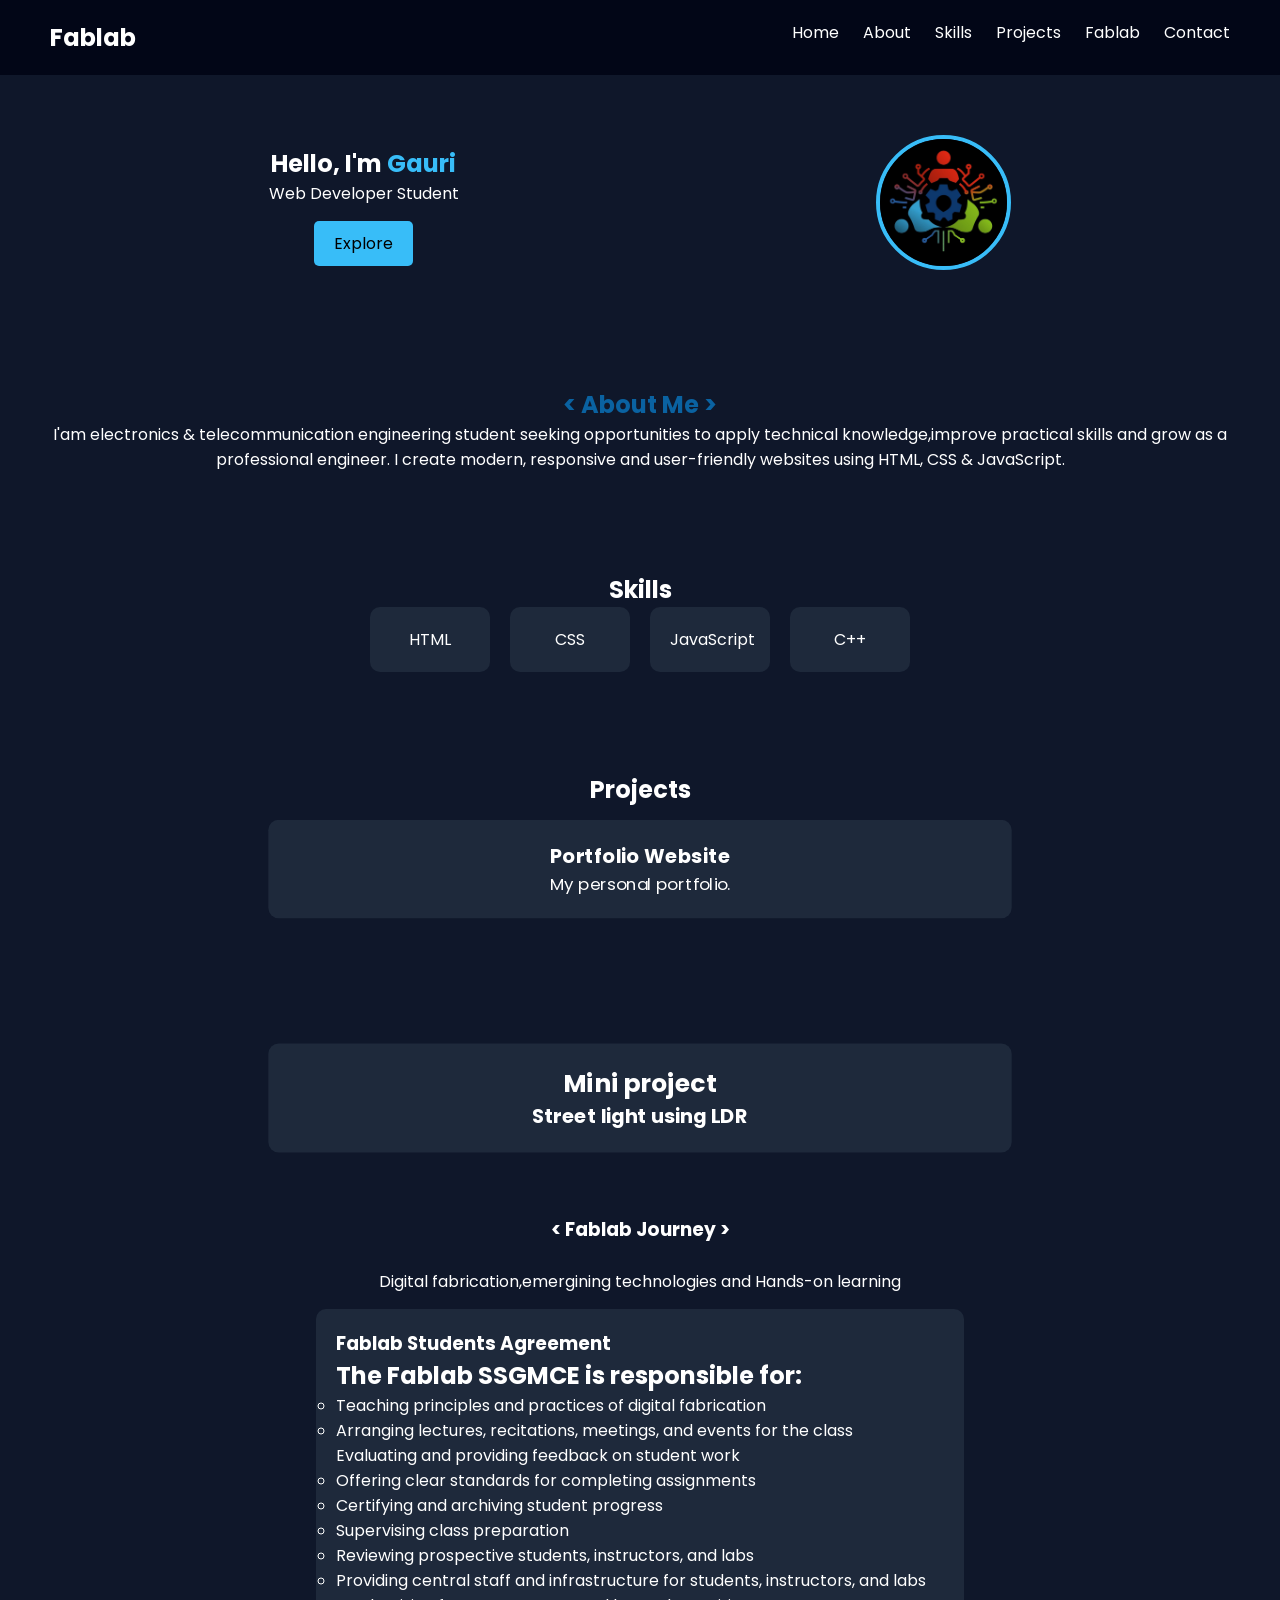
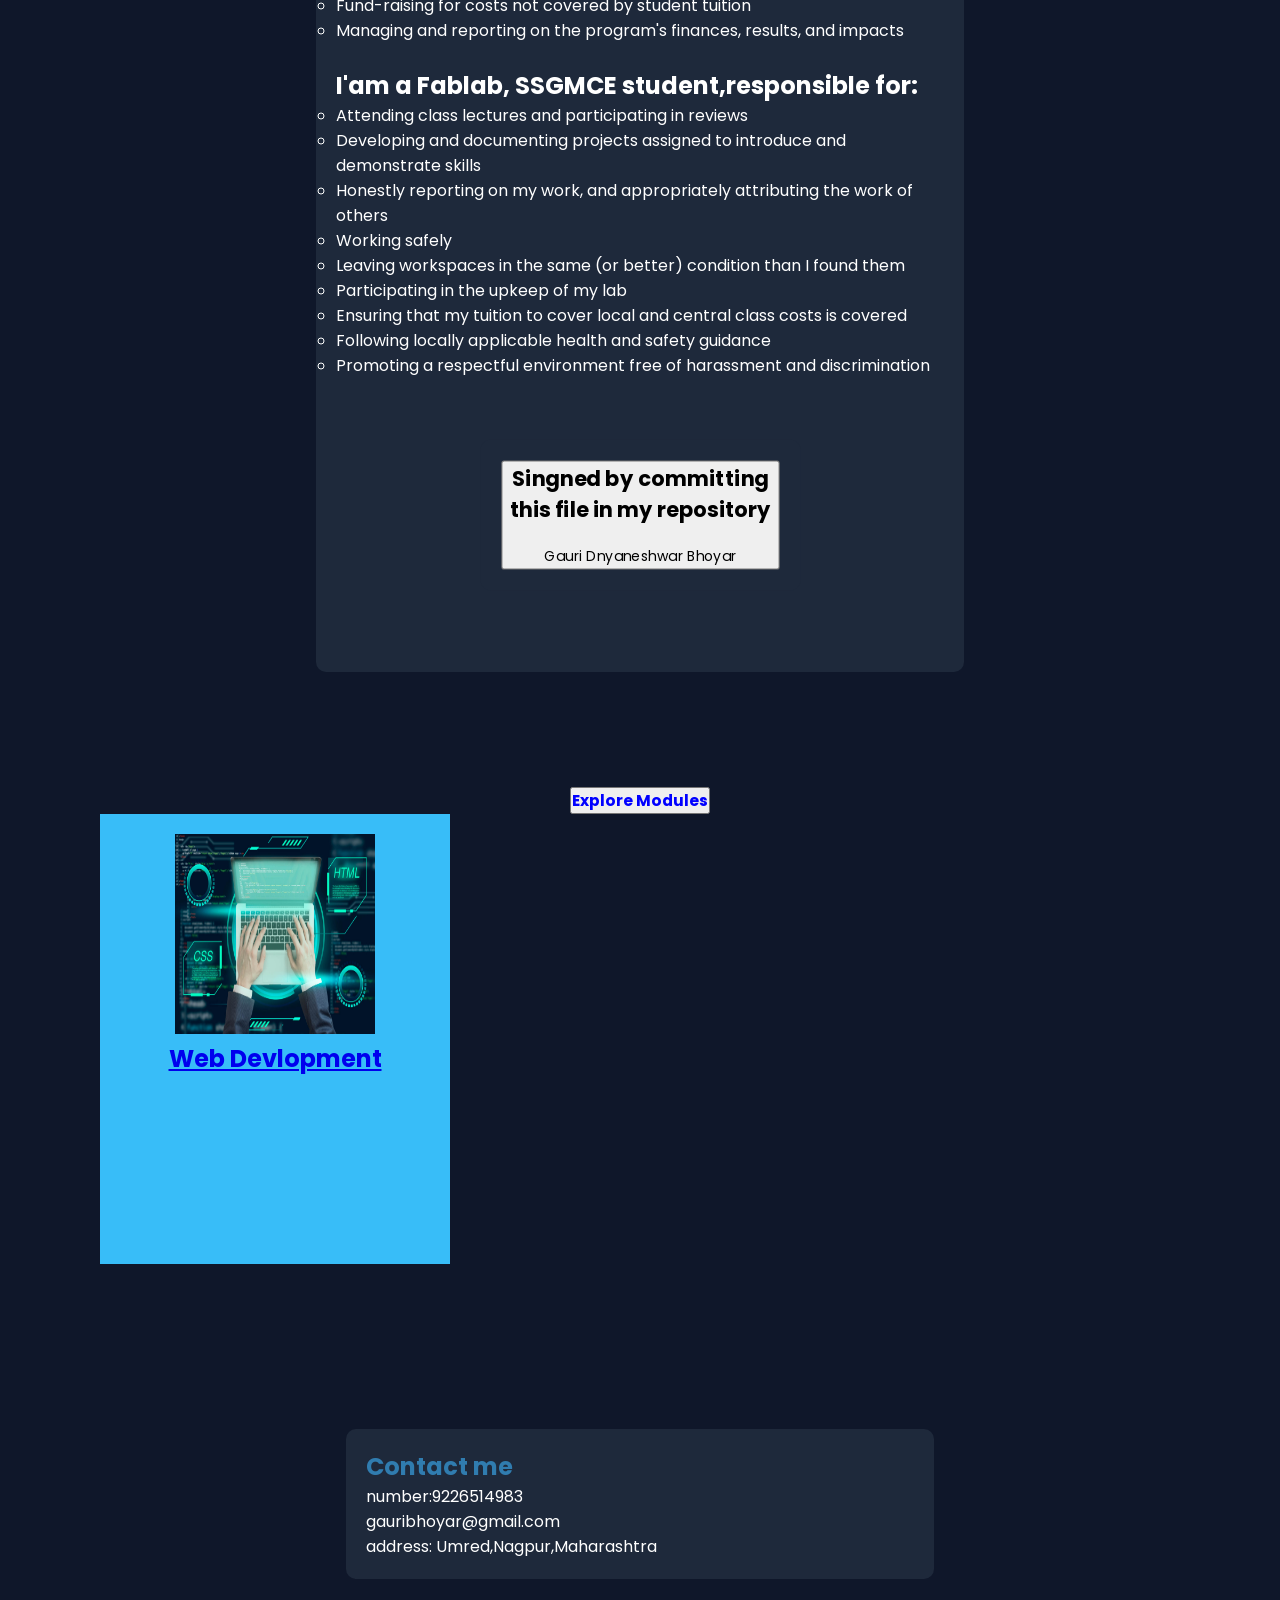
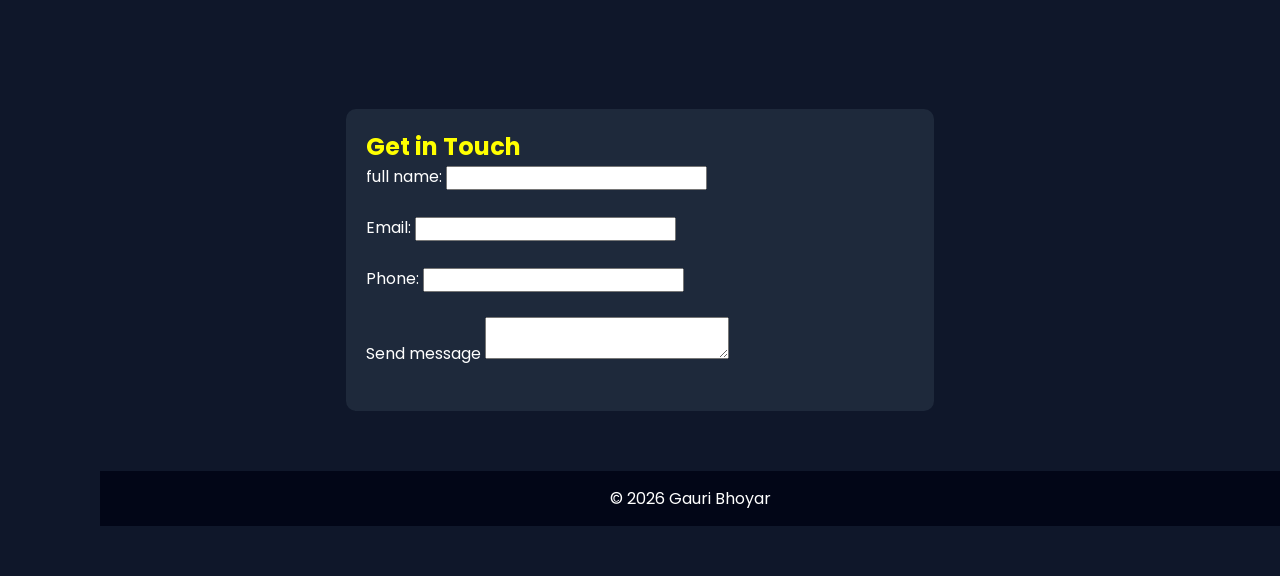
==== index.html @ 56042c27 "Update index.html" ====
<!DOCTYPE html>
<html lang="en">
<head>
<meta charset="UTF-8">
<meta name="viewport" content="width=device-width, initial-scale=1.0">
<title>My Portfolio</title>
                    
                    

<link rel="stylesheet" href="style.css">

<!-- Google Font -->
<link href="https://fonts.googleapis.com/css2?family=Poppins:wght@300;500;700&display=swap" rel="stylesheet">
</head>

<body>

<!-- Navbar -->
<nav>
    <h2 class="logo">Fablab</h2>
    <div>
        <a href="#home">Home</a>
        <a href="#about">About</a>
        <a href="#skills">Skills</a>
        <a href="#projects">Projects</a>
        <a href="#fablab">Fablab</a>
        <a href="#contact">Contact</a>
    </div>
</nav>
    
    <!-- Hero Section -->
<section id="home" class="hero">
    <div class="hero-text">
        <h1>Hello, I'm <span>Gauri</span></h1>
        <p>Web Developer Student</p>
        <a href="#projects" class="btn">Explore</a>
    </div>

    <div class="hero-img">
        <img src="./logo.jpeg" height="50" width="40">
    </div>
</section>
  
  <!-- About -->
<section id="about">
    <h1 style="color: rgb(10, 98, 161);"><  About Me  ></h1>
    <p>I'am electronics & telecommunication engineering student seeking opportunities to apply technical knowledge,improve practical 
            skills and grow as a professional engineer. 
            I create modern, responsive and user-friendly websites using HTML, CSS & JavaScript.
        
        </p>
</section>

<!-- Skills -->
<section id="skills">
    <h2>Skills</h2>
    <div class="box-container">
        <div class="box">HTML</div>
        <div class="box">CSS</div>
        <div class="box">JavaScript</div>
        <div class="box">C++</div>
    </div>
</section>

<!-- Projects -->
<section id="projects">
    <h2>Projects</h2>

    <div class="project">
        <h3>Portfolio Website</h3>
        <p>My personal portfolio.</p>
    </div>

</section>
<section id="projects">
    <div class="project">
    <p><h1> Mini project </h1>
    <h3><b>Street light using LDR </b></h3>
    
    </p>
    </div>

    <section id="projects"><h1><  Fablab Journey  ></h1><br>
        Digital fabrication,emergining technologies and Hands-on learning
    <div class="project1"><p><h1>Fablab Students Agreement</h1></p>
    <h2>The Fablab SSGMCE is responsible for:</h2>
    <ul type="circle">
    <li>Teaching principles and practices of digital fabrication</li>
    <li>Arranging lectures, recitations, meetings, and events for the class</li>
    <l>Evaluating and providing feedback on student work</li>
    <li>Offering clear standards for completing assignments</li>
    <li>Certifying and archiving student progress</li>
    <li>Supervising class preparation</li>
    <li>Reviewing prospective students, instructors, and labs
    <li>Providing central staff and infrastructure for students, instructors, and labs</li>
    <li>Fund-raising for costs not covered by student tuition</li>
    <li>Managing and reporting on the program's finances, results, and impacts</li>   
    </ul><br>
    
    
    <h2>I'am a Fablab, SSGMCE student,responsible for: </h2>    
     <ul type="circle">
     <li>Attending class lectures and participating in reviews
<li>Developing and documenting projects assigned to introduce and demonstrate skills</li>
<li>Honestly reporting on my work, and appropriately attributing the work of others</li>
<li>Working safely</li>
<li>Leaving workspaces in the same (or better) condition than I found them</li>
<li>Participating in the upkeep of my lab</li>
<li>Ensuring that my tuition to cover local and central class costs is covered</li>
<li>Following locally applicable health and safety guidance</li>
<li>Promoting a respectful environment free of harassment and discrimination</li>
     </ul>
     <section id="projects">
      <div class="project"><button onclick="SrcollToWork()"><p><h2>Singned by committing this file in my repository</h2><p> <br>
        <p>Gauri Dnyaneshwar Bhoyar</p>  
      </button> </div></section></div>
</section> 

<section id="module"><button><h1 style="color: blue">Explore Modules </h1></button>
<div class="modules"><a href="p.html" target="_blank"><img src="./web.jpeg" height="200" width="200"></img><br>
        <h2> Web Devlopment </h2>
       </a> </div>
        </section>
    
        
   <section>


  




<!-- Contact -->

   <section id="project">
       <div class="project1">
    <h2 style="color: rgb(48, 124, 175);">Contact me</h2>
    <p>number:9226514983</p>
    <p>gauribhoyar@gmail.com</p>
    <p>address: Umred,Nagpur,Maharashtra</p>
       </div>
   </section>

<section id="project">
 <div class="project1"> <h2 style="color: yellow;">Get in Touch</h2><p> 
    <form action="#" method="post" enctype="multipart/form data">
        full name:
        <input type="text" name="fullname">
        <br><br>
        Email:
        <input type="email" name="Email">
        <br><br>
        Phone:
        <input type="tel" name="Phone" pattern="[0-9]{10}">
        <br><br>
        Send message
        <textarea type="Send message" row="2" cols="20"></textarea>
        <br><br>
        <inpute type="Submit" value="Submit">
    </p>
</form></div>
    </section>
     <script>
       const sections=
         document.querySelectorAll("section"); 
       
         window.addEventListener("scroll",() => {
          sections.forEach(sec => { 
             const top= sec.getBoundingClientRect().top;
            const trigger= window.innerHeight/1.3;

            if(top < trigger){
              sec.classList.add("show");
            }
          });
         });
     </script>
     <footer>
    © 2026 Gauri Bhoyar
</footer>
</body>
</html>
---- style.css ----
*{
    margin:0;
    padding:0;
    box-sizing:border-box;
    font-family: 'Poppins', sans-serif;
html{
    scroll-behavior: smooth;
}

body{
    background:#0f172a;
    color:white;
}

/* Navbar */
nav{
    display:flex;
    justify-content:space-between;
    padding:20px 50px;
    background:#020617;
    position:sticky;
    top:0;
}

nav a{
    color:white;
    margin-left:20px;
    text-decoration:none;
}

nav a:hover{
    color:#38bdf8;
}
.modules:hover{
    color-interpolation-filters: linearRGB;
    transform: scale(1.05);
    display: grid;

}

/* Hero */
.hero{
    display:flex;
    justify-content:space-around;
    align-items:center;
    padding:60px;
    flex-wrap:wrap;
}

.hero-text h1 span{
    color:#38bdf8;
}

.btn{
    display:inline-block;
    margin-top:15px;
    padding:10px 20px;
    background:#38bdf8;
    color:black;
    border-radius:5px;
    text-decoration:none;
}

/* Circle Image */
.hero-img img{
    width:135px;
    height:135px;
    border-radius:50%;
    object-fit:cover;
    border:4px solid #38bdf8;
}

/* Sections */
section{
    padding:50px;
    text-align:center;
}

/* Skills */
.box-container{
    display:flex;
    justify-content:center;
    gap:20px;
    flex-wrap:wrap;
}

.box{
    background:#1e293b;
    padding:20px;
    width:120px;
    border-radius:10px;
    transition:0.3s;
}
.project{
    display: grid;
    transform: scale(1.05);
    
}
.left{
    width: 50;
    padding: 20px;
    background: #0f172a;
}
.right{
    width: 50;
    padding: 20px;
    background: #0f172a;
}
.box:hover{
    background:#38bdf8;
    color:black;
}


/* Projects */
.project{
    background:#1e293b;
    margin:15px auto;
    padding:20px;
    width:60%;
    border-radius:10px;
}
.project:hover{
    background: #38bdf8;
    display:grid;
    transform:scale(1.05) ;
}
.project1{
    background-color: #1e293b;
    margin: 15px auto;
    padding: 20px;
    width: 60%;
    border-radius: 10px;
    text-align: left;
    background-color: #1e293b;
}
.project1:hover{
    background: #38bdf8;
    display:grid;
    transform: scale(1.05);
}
    section{
        opacity:0;
        transform:translateY(50px);
        transition:all 0.8s ease; 
         }
    section.show{
        opacity: 1;
        transform:translateY(0);
    }
.modules{
    background-color: #38bdf8;
    height: 450px;
    width: 350px;
    padding: 20px;
    gap: 20px;
    display: block;
    justify-content:baseline;
    align-items:center;
    
    
}
.box img{
    width:80px;
    height: 80px;
    object-fit:cover;
}
.module{
    display: grid;
    grid-template-columns: repeat(4,3fr);
    gap: 30px;
}

/* Footer */
footer{
    background:#020617;
    padding:15px;
    position:fixed;
    text-align:center;
    bottom:0;
    width:100%;
}

}
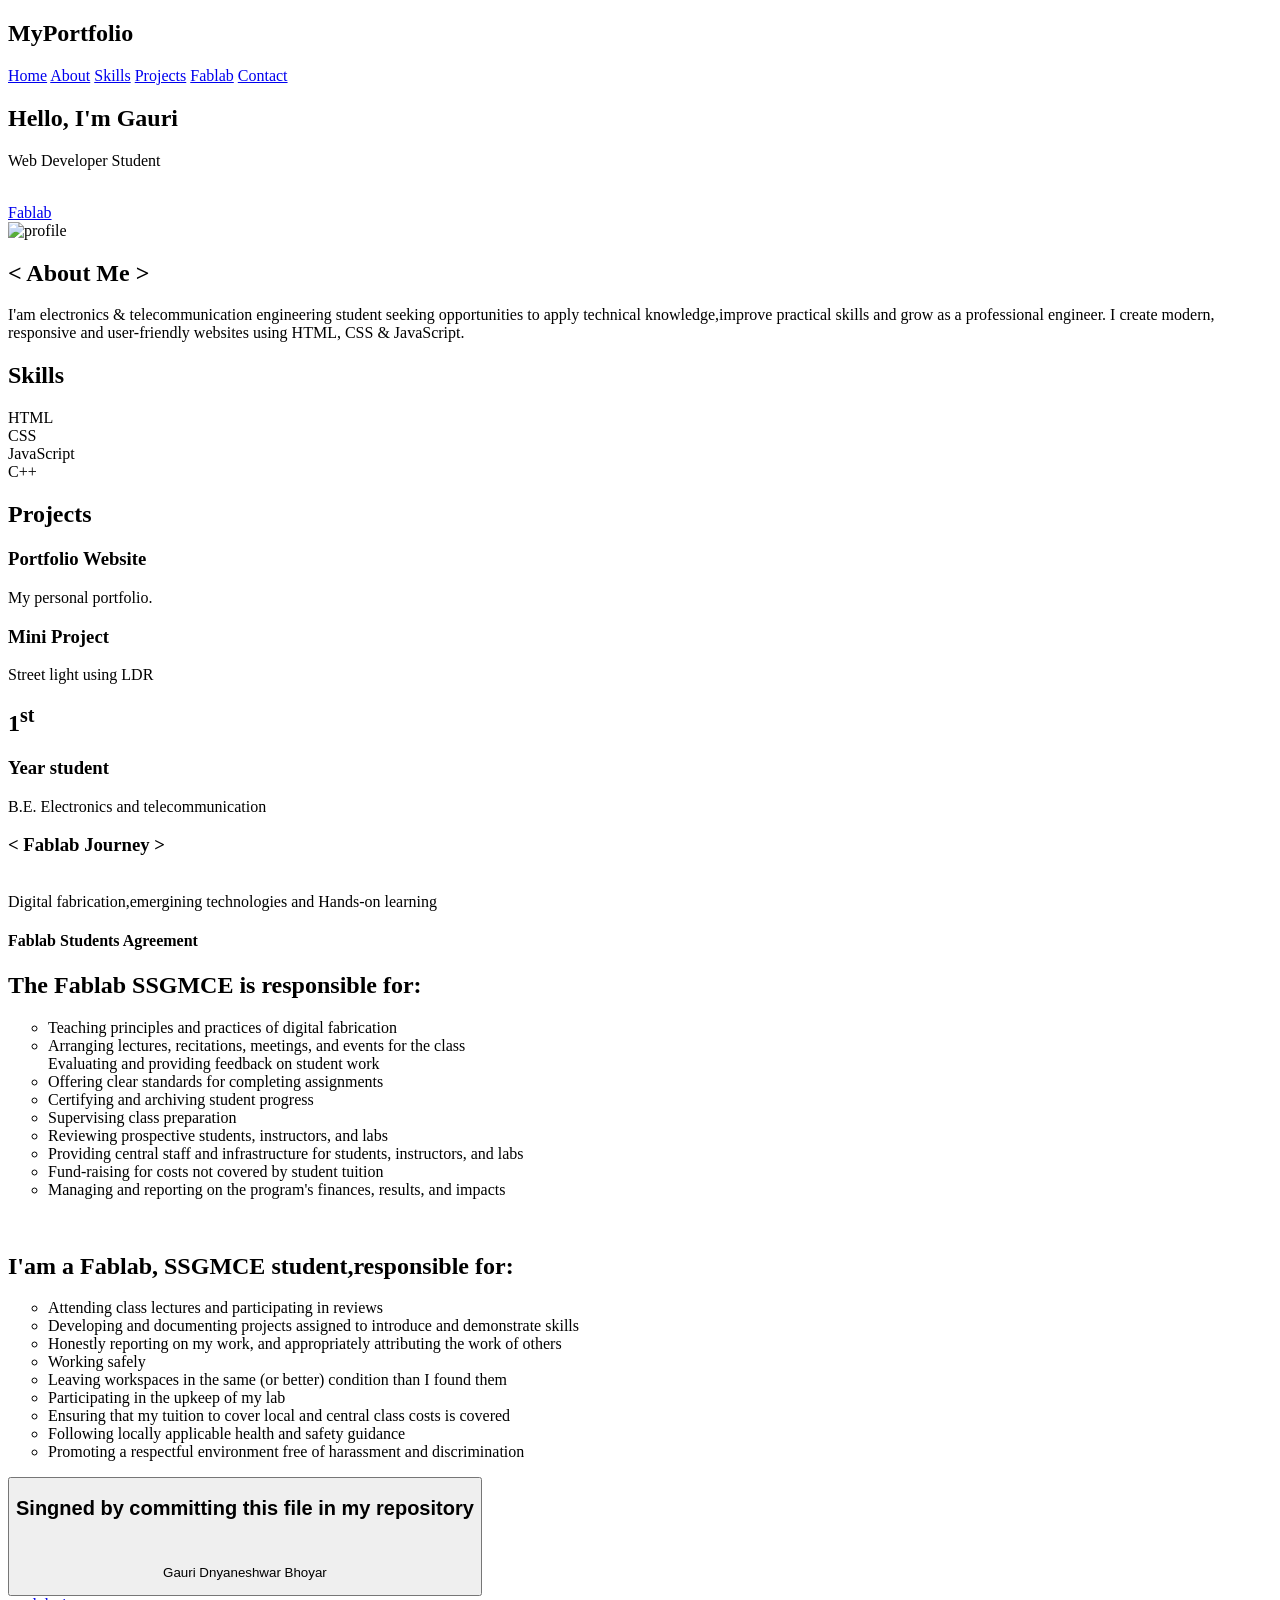
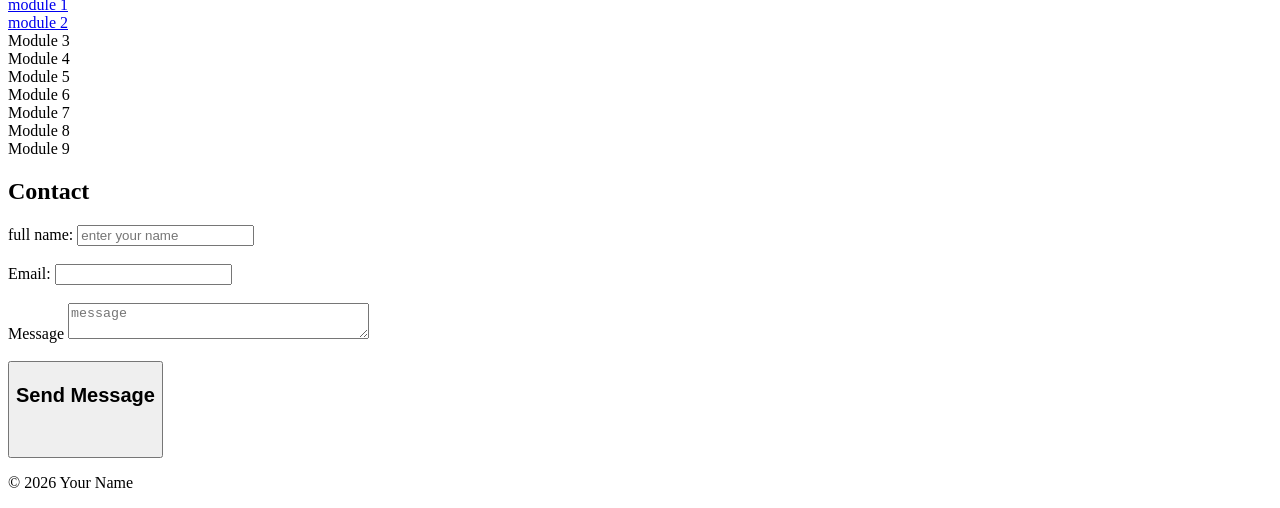
==== commit 7628197c: "Add files via upload" ====
--- a/index.html
+++ b/index.html
@@ -4,8 +4,6 @@
 <meta charset="UTF-8">
 <meta name="viewport" content="width=device-width, initial-scale=1.0">
 <title>My Portfolio</title>
-                    
-                    
 
 <link rel="stylesheet" href="style.css">
 
@@ -17,33 +15,33 @@
 
 <!-- Navbar -->
 <nav>
-    <h2 class="logo">Fablab</h2>
+    <h2 class="logo">MyPortfolio</h2>
     <div>
         <a href="#home">Home</a>
         <a href="#about">About</a>
         <a href="#skills">Skills</a>
         <a href="#projects">Projects</a>
-        <a href="#fablab">Fablab</a>
+        <a href="#Fablab">Fablab</a>
         <a href="#contact">Contact</a>
     </div>
 </nav>
-    
-    <!-- Hero Section -->
+
+<!-- Hero Section -->
 <section id="home" class="hero">
     <div class="hero-text">
         <h1>Hello, I'm <span>Gauri</span></h1>
-        <p>Web Developer Student</p>
-        <a href="#projects" class="btn">Explore</a>
+        <p>Web Developer Student</p><br>
+        <a href="container" class="btn">Fablab</a>
     </div>
 
     <div class="hero-img">
-        <img src="./logo.jpeg" height="50" width="40">
+        <img src="./logo.jpeg" alt="profile" height="200" width="200">
     </div>
 </section>
-  
-  <!-- About -->
+
+<!-- About -->
 <section id="about">
-    <h1 style="color: rgb(10, 98, 161);"><  About Me  ></h1>
+    <h1><  About Me  ></h1>
     <p>I'am electronics & telecommunication engineering student seeking opportunities to apply technical knowledge,improve practical 
             skills and grow as a professional engineer. 
             I create modern, responsive and user-friendly websites using HTML, CSS & JavaScript.
@@ -71,18 +69,23 @@
         <p>My personal portfolio.</p>
     </div>
 
+    <div class="project">
+        <h3>Mini Project</h3>
+        <p>Street light using LDR</p>
+    </div>
+
 </section>
 <section id="projects">
     <div class="project">
-    <p><h1> Mini project </h1>
-    <h3><b>Street light using LDR </b></h3>
-    
+    <p><h1> 1<sup>st</sup></h1>
+    <h3><b>Year student </b></h3>
+    B.E. Electronics and telecommunication
     </p>
     </div>
 
-    <section id="projects"><h1><  Fablab Journey  ></h1><br>
+    <section id="project"><h1><  Fablab Journey  ></h1><br>
         Digital fabrication,emergining technologies and Hands-on learning
-    <div class="project1"><p><h1>Fablab Students Agreement</h1></p>
+    <section id="project1"><div class="project1"><p><h1>Fablab Students Agreement</h1></p>
     <h2>The Fablab SSGMCE is responsible for:</h2>
     <ul type="circle">
     <li>Teaching principles and practices of digital fabrication</li>
@@ -114,70 +117,50 @@
       <div class="project"><button onclick="SrcollToWork()"><p><h2>Singned by committing this file in my repository</h2><p> <br>
         <p>Gauri Dnyaneshwar Bhoyar</p>  
       </button> </div></section></div>
-</section> 
+</section></section>
 
-<section id="module"><button><h1 style="color: blue">Explore Modules </h1></button>
-<div class="modules"><a href="p.html" target="_blank"><img src="./web.jpeg" height="200" width="200"></img><br>
-        <h2> Web Devlopment </h2>
-       </a> </div>
-        </section>
-    
-        
-   <section>
+<section class="container">
 
+        <div class="box"><a href="http://127.0.0.1:5500/p.html">module 1</a></div>
+        <div class="box"><a href="http://127.0.0.1:5500/web.html"> module 2
+        </img>
+        </a></div>
+        <div class="box">Module 3</div>
 
-  
+        <div class="box">Module 4</div>
+        <div class="box">Module 5</div>
+        <div class="box">Module 6</div>
 
+        <div class="box">Module 7</div>
+        <div class="box">Module 8</div>
+        <div class="box">Module 9</div>
 
+    </section>
+     <section>
+<!-- Contact -->
+<section id="project">
+    <div class="project">
+            <p><h2>Contact</h2></p>
+    <form>
+                       full name:
+          <input type="text" name="name" placeholder="enter your name">
+          <br><br>
+            
+            Email:
+            <input type="email" name="email" required>
+            <br><br>
+            <form>
+        Message
+                      <textarea type="Message" rows="2" cols="35" placeholder="message"></textarea>
+                      <br><br>
+       <button height="20" width="20"><h2><p>Send Message</h2><p> <br>
+                      
+            
+   </form> </div>
+</section>
+<footer>
+    <p>© 2026 Your Name</p>
+</footer>
 
-
-<!-- Contact -->
-
-   <section id="project">
-       <div class="project1">
-    <h2 style="color: rgb(48, 124, 175);">Contact me</h2>
-    <p>number:9226514983</p>
-    <p>gauribhoyar@gmail.com</p>
-    <p>address: Umred,Nagpur,Maharashtra</p>
-       </div>
-   </section>
-
-<section id="project">
- <div class="project1"> <h2 style="color: yellow;">Get in Touch</h2><p> 
-    <form action="#" method="post" enctype="multipart/form data">
-        full name:
-        <input type="text" name="fullname">
-        <br><br>
-        Email:
-        <input type="email" name="Email">
-        <br><br>
-        Phone:
-        <input type="tel" name="Phone" pattern="[0-9]{10}">
-        <br><br>
-        Send message
-        <textarea type="Send message" row="2" cols="20"></textarea>
-        <br><br>
-        <inpute type="Submit" value="Submit">
-    </p>
-</form></div>
-    </section>
-     <script>
-       const sections=
-         document.querySelectorAll("section"); 
-       
-         window.addEventListener("scroll",() => {
-          sections.forEach(sec => { 
-             const top= sec.getBoundingClientRect().top;
-            const trigger= window.innerHeight/1.3;
-
-            if(top < trigger){
-              sec.classList.add("show");
-            }
-          });
-         });
-     </script>
-     <footer>
-    © 2026 Gauri Bhoyar
-</footer>
 </body>
-</html>
+</html>
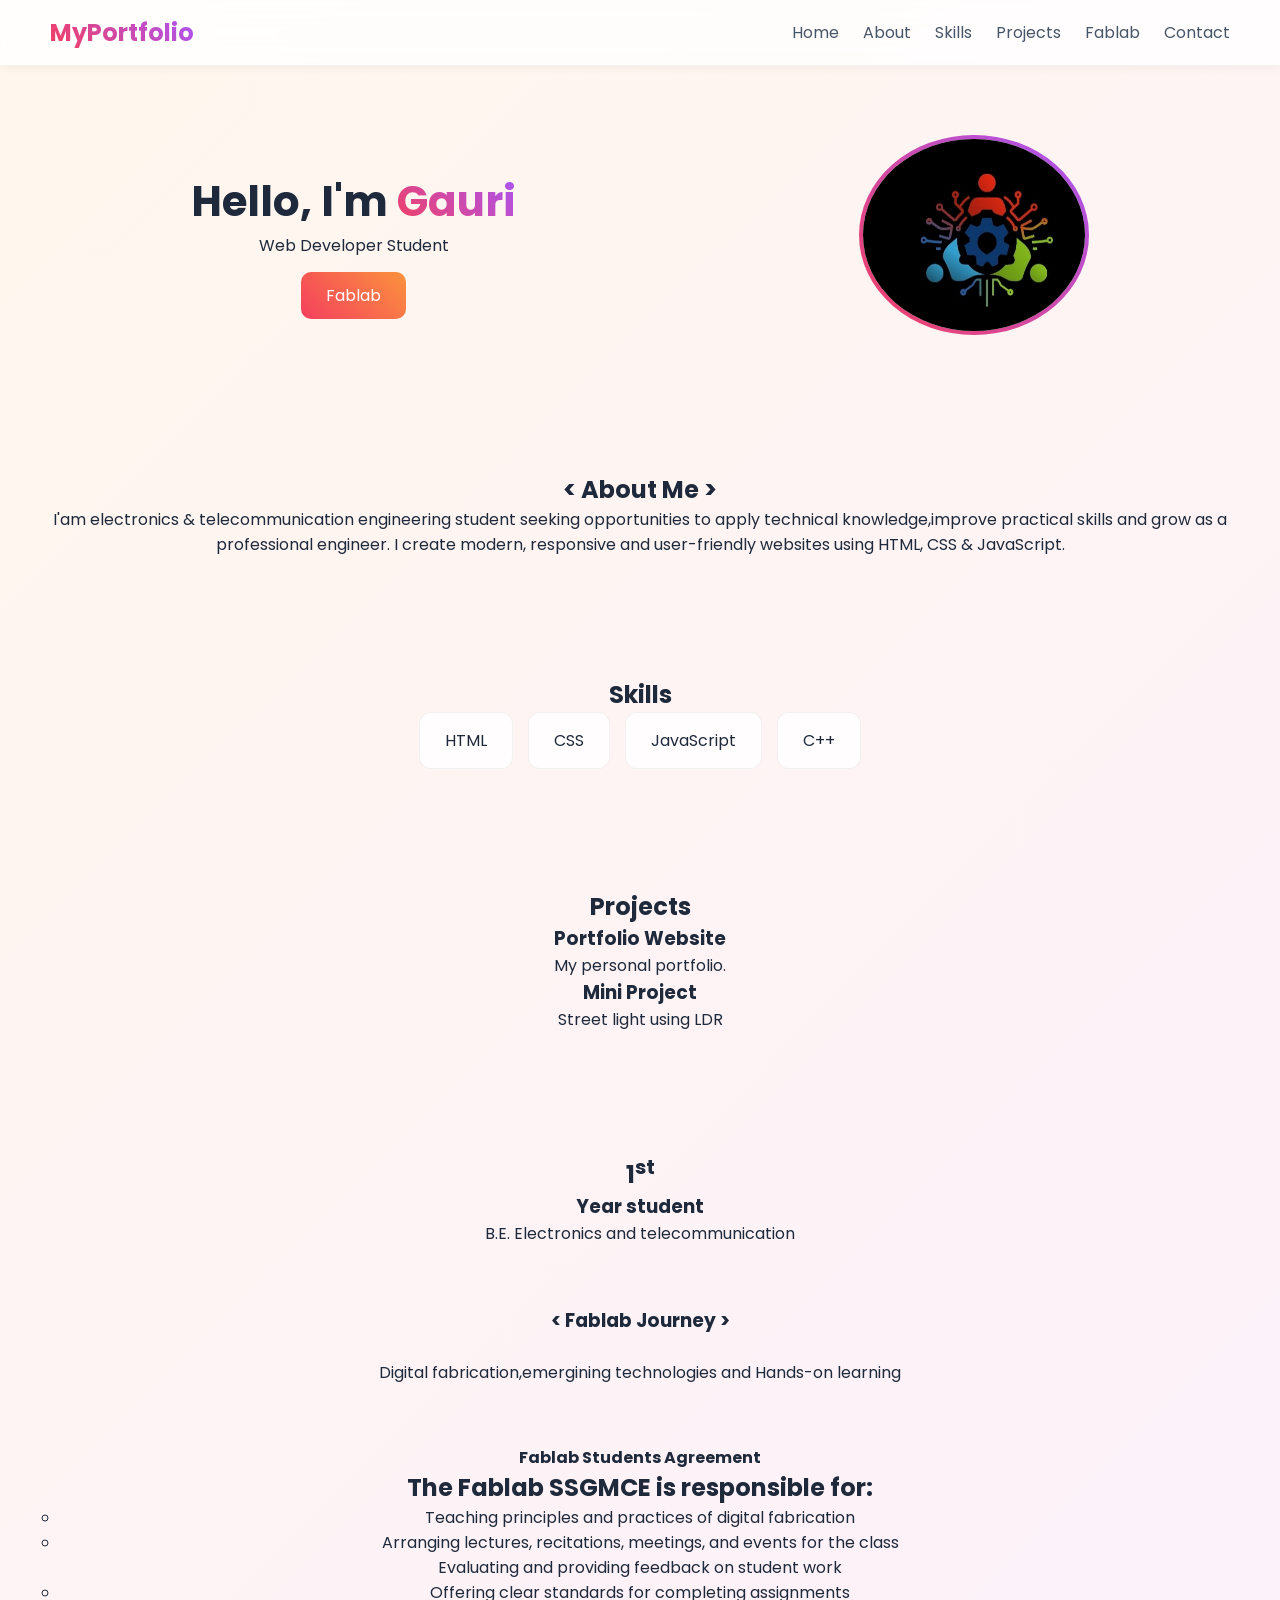
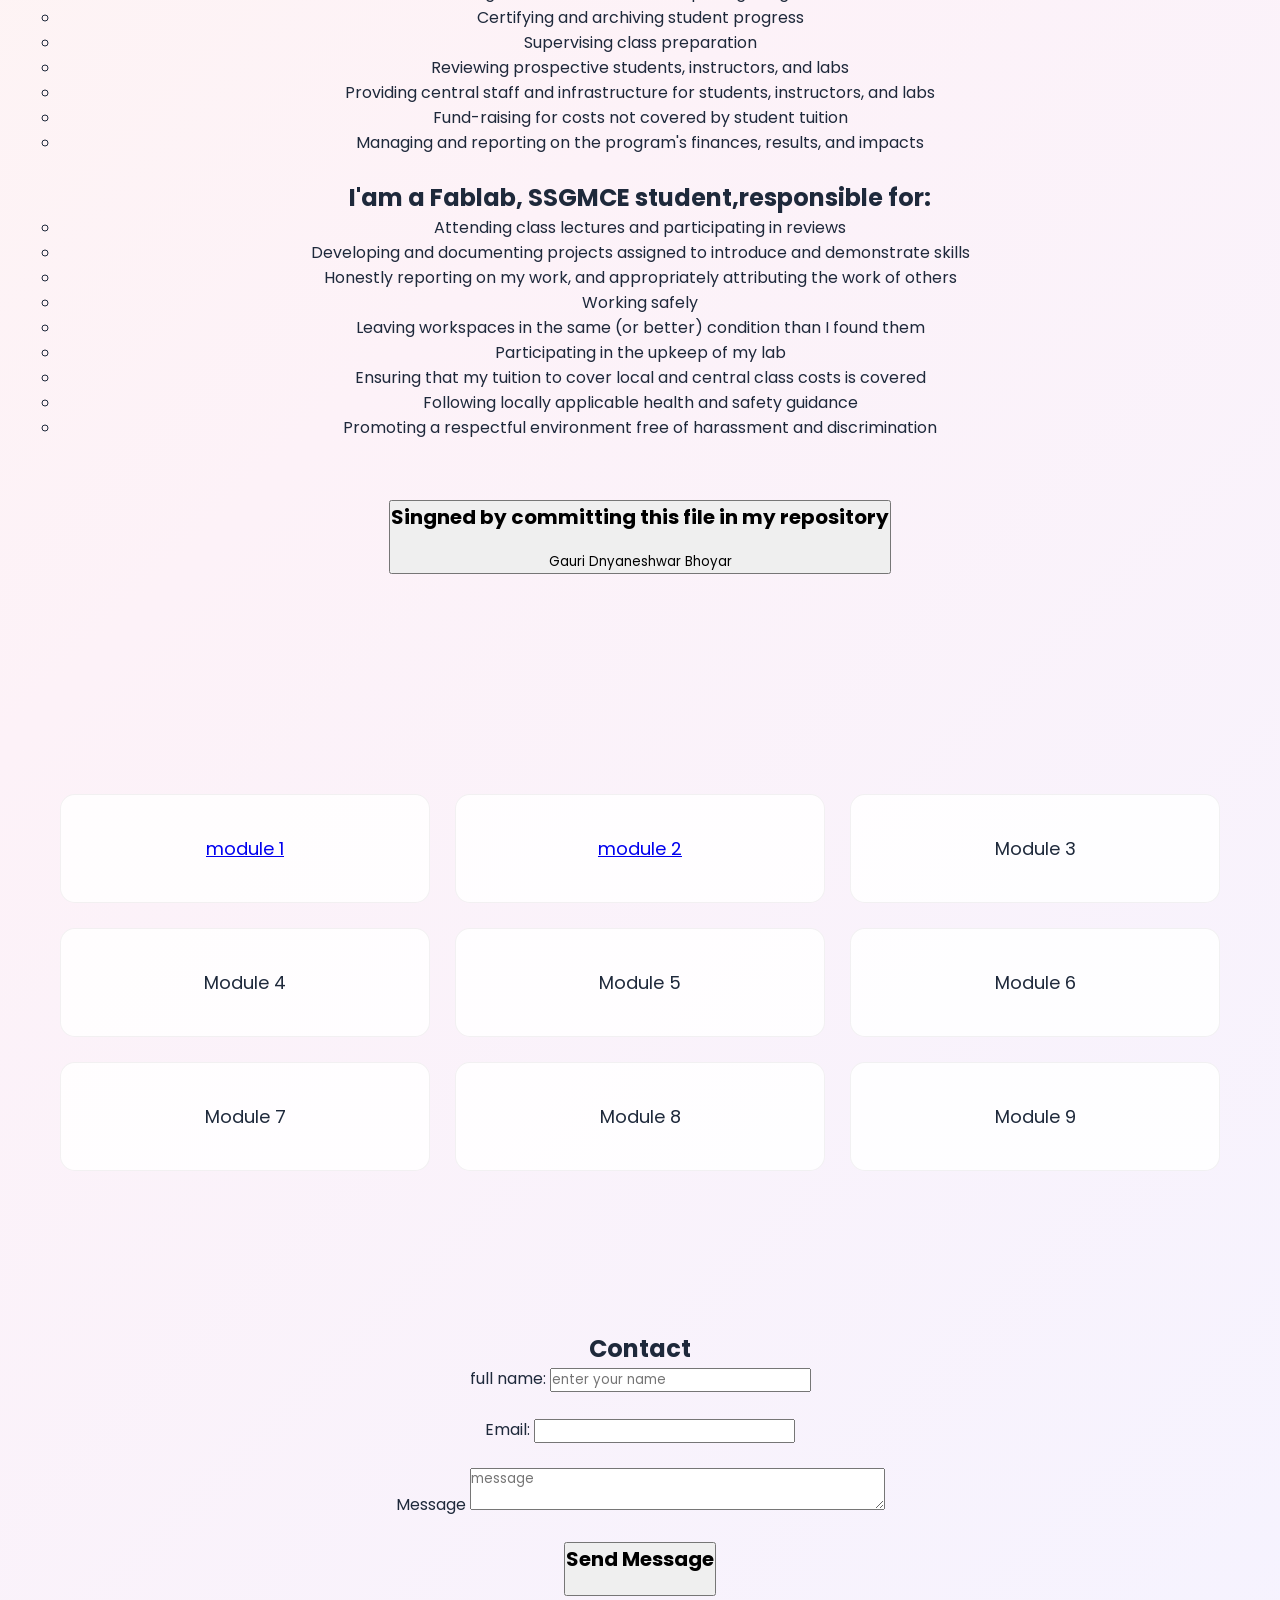
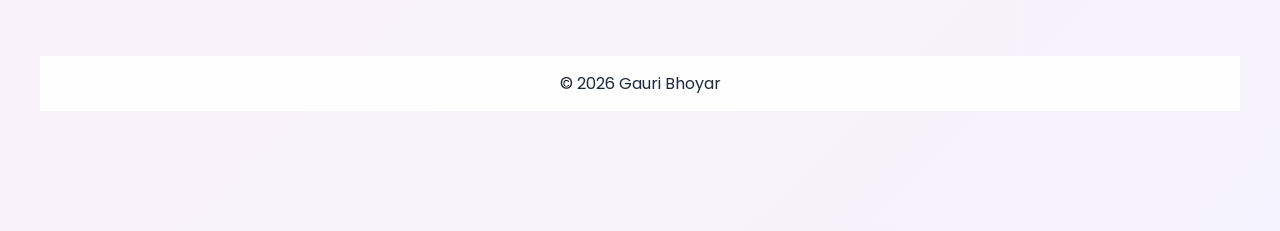
==== commit 76acbc0a: "Update index.html" ====
--- a/index.html
+++ b/index.html
@@ -159,8 +159,8 @@
    </form> </div>
 </section>
 <footer>
-    <p>© 2026 Your Name</p>
+    <p>© 2026 Gauri Bhoyar</p>
 </footer>
 
 </body>
-</html>+</html>
--- a/style.css
+++ b/style.css
@@ -0,0 +1,312 @@
+/* RESET */
+* {
+    margin: 0;
+    padding: 0;
+    box-sizing: border-box;
+    font-family: 'Poppins', sans-serif;
+}
+
+/* BODY */
+body {
+    background: linear-gradient(135deg, #fff7ed, #fdf2f8, #f5f3ff);
+    color: #1e293b;
+}
+
+/* NAVBAR */
+nav {
+    display: flex;
+    justify-content: space-between;
+    align-items: center;
+    padding: 15px 50px;
+    background: rgba(255, 255, 255, 0.8);
+    backdrop-filter: blur(10px);
+    position: sticky;
+    top: 0;
+    box-shadow: 0 2px 10px rgba(0,0,0,0.05);
+}
+
+.logo {
+    background: linear-gradient(45deg, #f43f5e, #a855f7);
+    -webkit-background-clip: text;
+    color: transparent;
+}
+
+/* NAV LINKS */
+nav a {
+    margin-left: 20px;
+    text-decoration: none;
+    color: #475569;
+    position: relative;
+    transition: 0.3s;
+}
+
+nav a::after {
+    content: "";
+    width: 0%;
+    height: 2px;
+    position: absolute;
+    bottom: -5px;
+    left: 0;
+    background: linear-gradient(90deg, #f43f5e, #a855f7);
+    transition: 0.3s;
+}
+
+nav a:hover::after {
+    width: 100%;
+}
+
+nav a:hover {
+    color: #f43f5e;
+}
+
+/* HERO */
+.hero {
+    display: flex;
+    justify-content: space-around;
+    align-items: center;
+    padding: 70px 20px;
+    flex-wrap: wrap;
+}
+
+.hero-text h1 {
+    font-size: 42px;
+}
+
+.hero-text span {
+    background: linear-gradient(45deg, #f43f5e, #a855f7);
+    -webkit-background-clip: text;
+    color: transparent;
+}
+
+/* BUTTON */
+.btn {
+    padding: 12px 25px;
+    border-radius: 10px;
+    background: linear-gradient(45deg, #f43f5e, #fb923c);
+    color: white;
+    text-decoration: none;
+    transition: 0.4s;
+}
+
+.btn:hover {
+    transform: scale(1.1);
+    box-shadow: 0 0 12px rgba(244, 63, 94, 0.4);
+}
+
+/* IMAGE */
+.hero-img img {
+    width: 230px;
+    border-radius: 50%;
+    border: 4px solid transparent;
+    background: linear-gradient(#fff, #fff) padding-box,
+                linear-gradient(45deg, #f43f5e, #a855f7) border-box;
+    animation: float 3s ease-in-out infinite;
+}
+
+@keyframes float {
+    0% { transform: translateY(0); }
+    50% { transform: translateY(-12px); }
+    100% { transform: translateY(0); }
+}
+
+/* SECTION */
+section {
+    padding: 60px 20px;
+    text-align: center;
+}
+
+/* SKILLS */
+.box-container {
+    display: flex;
+    justify-content: center;
+    gap: 15px;
+    flex-wrap: wrap;
+}
+
+/* SKILL BOX */
+.box {
+    padding: 15px 25px;
+    border-radius: 12px;
+    background: rgba(255,255,255,0.8);
+    border: 1px solid rgba(0,0,0,0.05);
+    transition: 0.4s;
+}
+
+/* DIFFERENT COLORS FOR EACH SKILL */
+.box:nth-child(1):hover {
+    background: linear-gradient(45deg, #f43f5e, #fb7185);
+    color: white;
+}
+
+.box:nth-child(2):hover {
+    background: linear-gradient(45deg, #a855f7, #c084fc);
+    color: white;
+}
+
+.box:nth-child(3):hover {
+    background: linear-gradient(45deg, #fb923c, #fcd34d);
+    color: white;
+}
+
+.box:nth-child(4):hover {
+    background: linear-gradient(45deg, #ec4899, #f9a8d4);
+    color: white;
+}
+
+.box:hover {
+    transform: translateY(-5px) scale(1.05);
+}
+
+/* PROJECT */
+.project:hover {
+   background: linear-gradient(45deg, #ec4899, #f9a8d4);
+    color: white;
+    margin: 15px auto;
+    padding: 20px;
+    border-radius: 12px;
+    width: 80%;
+    transition: 0.4s;
+}
+
+.project:hover {
+    transform: translateY(-8px);
+    box-shadow: 0 10px 20px rgba(244,63,94,0.15);
+}
+.project1:hover {
+   background: linear-gradient(45deg, #ec4899, #f9a8d4);
+    color: white;
+    margin: 15px auto;
+    padding: 20px;
+    border-radius: 12px;
+    width: 80%;
+    transition: 0.4s;
+     text-align:left ;
+}
+
+.project1:hover {
+    transform: translateY(-8px);
+    box-shadow: 0 10px 20px rgba(244,63,94,0.15);
+}
+.project3:hover {
+   background: linear-gradient(45deg, #ec4899, #f9a8d4);
+    color: white;
+    margin: 15px auto;
+    padding: 20px;
+    border-radius: 12px;
+    width: 50%;
+    transition: 0.4s;
+     text-align:left ;
+}
+
+.project3:hover {
+    transform: translateY(-8px);
+    box-shadow: 0 10px 20px rgba(244,63,94,0.15);
+}
+.project2:hover {
+   
+    background: linear-gradient(45deg, #a855f7, #c084fc);
+    color: white;
+    margin: 15px auto;
+    padding: 20px;
+    border-radius: 12px;
+    width: 40%;
+    transition: 0.4s;
+     text-align:left ;
+}
+
+.project2:hover {
+    transform: translateY(-8px);
+    box-shadow: 0 10px 20px rgba(244,63,94,0.15);
+}
+
+
+
+/* MODULE GRID */
+.container {
+    display: grid;
+    grid-template-columns: repeat(3, 1fr);
+    gap: 25px;
+    padding: 40px;
+}
+
+/* MODULE BOX */
+.container .box {
+    padding: 40px;
+    border-radius: 15px;
+    background: rgba(255,255,255,0.85);
+    transition: 0.4s;
+    font-size: 18px;
+}
+
+/* DIFFERENT COLORS FOR EACH MODULE */
+.container .box:nth-child(1):hover {
+    background: linear-gradient(45deg, #f43f5e, #fb7185);
+    color: white;
+}
+
+.container .box:nth-child(2):hover {
+    background: linear-gradient(45deg, #a855f7, #c084fc);
+    color: white;
+}
+
+.container .box:nth-child(3):hover {
+    background: linear-gradient(45deg, #fb923c, #fcd34d);
+    color: white;
+}
+
+.container .box:nth-child(4):hover {
+    background: linear-gradient(45deg, #ec4899, #f9a8d4);
+    color: white;
+}
+
+.container .box:nth-child(5):hover {
+    background: linear-gradient(45deg, #f97316, #fdba74);
+    color: white;
+}
+
+.container .box:nth-child(6):hover {
+    background: linear-gradient(45deg, #9333ea, #d8b4fe);
+    color: white;
+}
+
+.container .box:nth-child(7):hover {
+    background: linear-gradient(45deg, #e11d48, #fda4af);
+    color: white;
+}
+
+.container .box:nth-child(8):hover {
+    background: linear-gradient(45deg, #c026d3, #f0abfc);
+    color: white;
+}
+
+.container .box:nth-child(9):hover {
+    background: linear-gradient(45deg, #ea580c, #fed7aa);
+    color: white;
+}
+
+.container .box:hover {
+    transform: scale(1.05);
+}
+
+/* FOOTER */
+footer {
+    padding: 15px;
+    background: rgba(255,255,255,0.9);
+}
+
+/* RESPONSIVE */
+@media (max-width: 768px) {
+    .hero {
+        flex-direction: column;
+    }
+
+    .container {
+        grid-template-columns: repeat(2, 1fr);
+    }
+}
+
+@media (max-width: 500px) {
+    .container {
+        grid-template-columns: 1fr;
+    }
+}
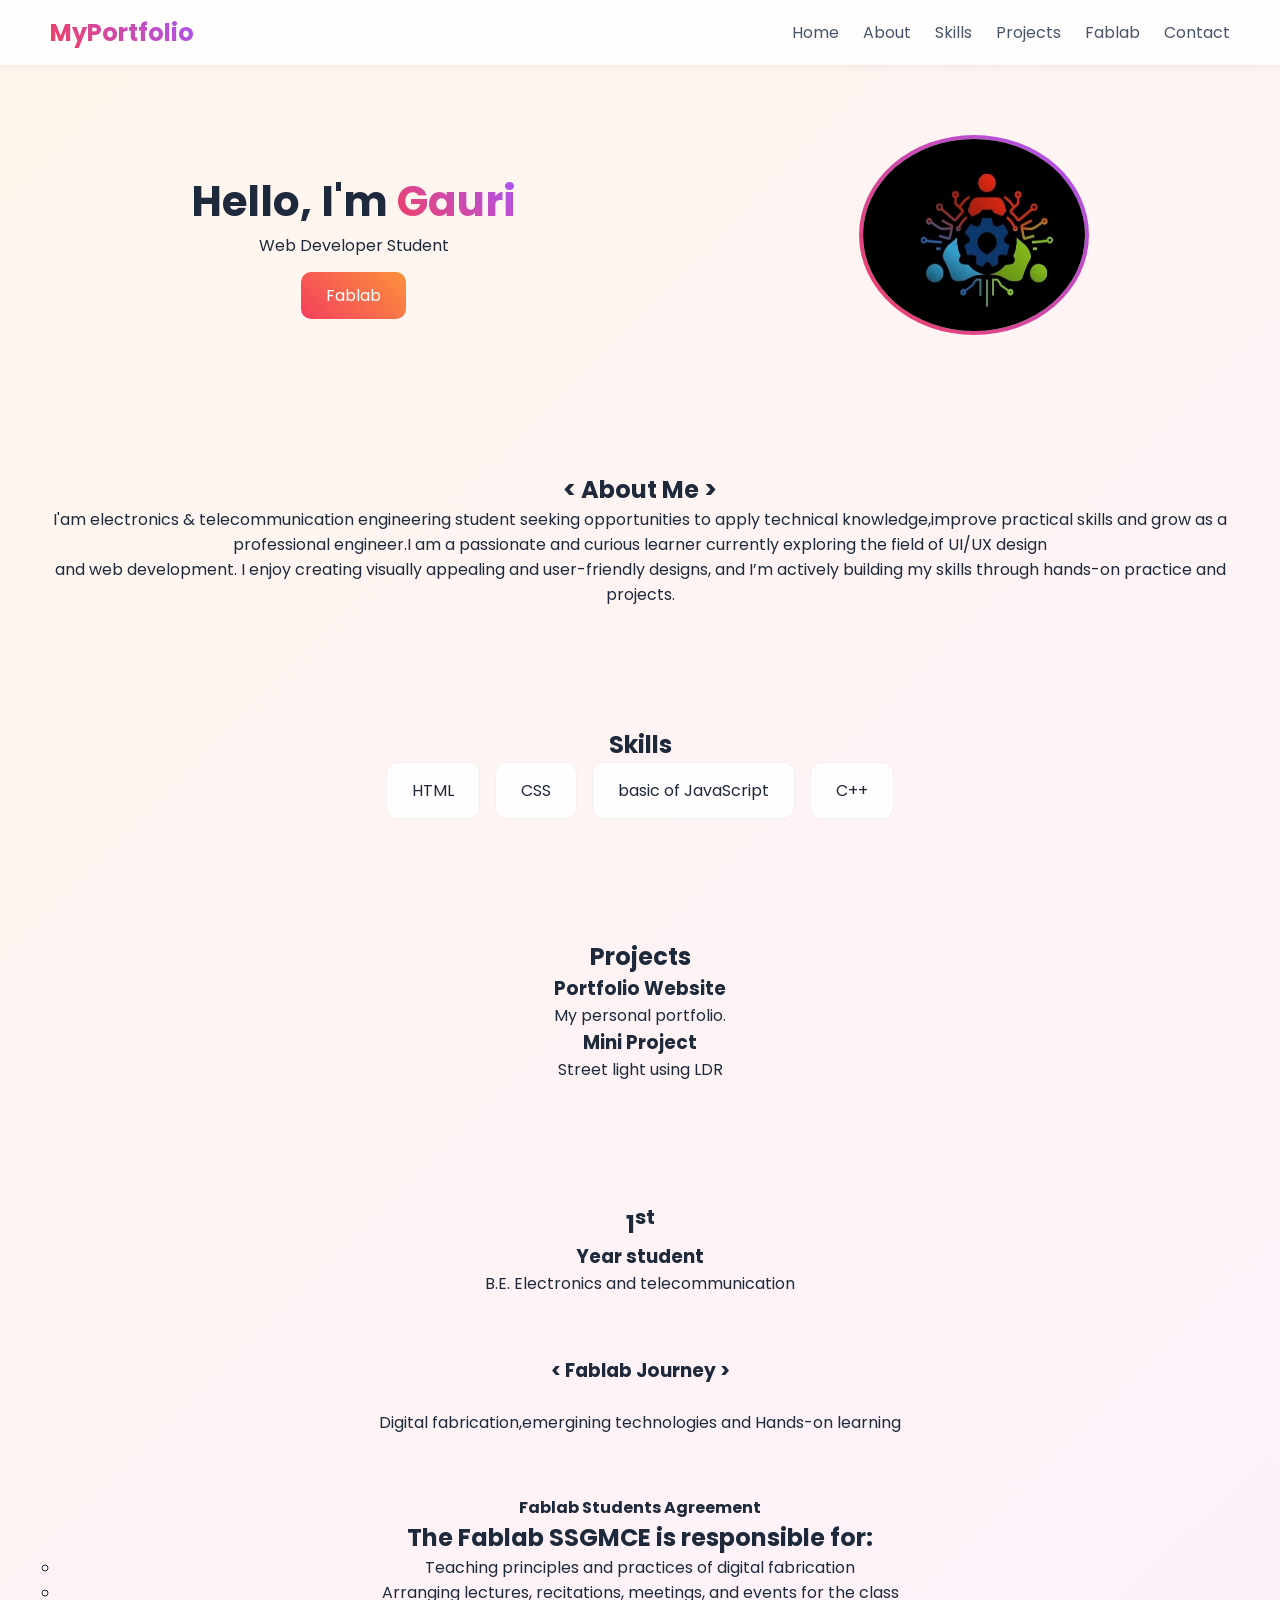
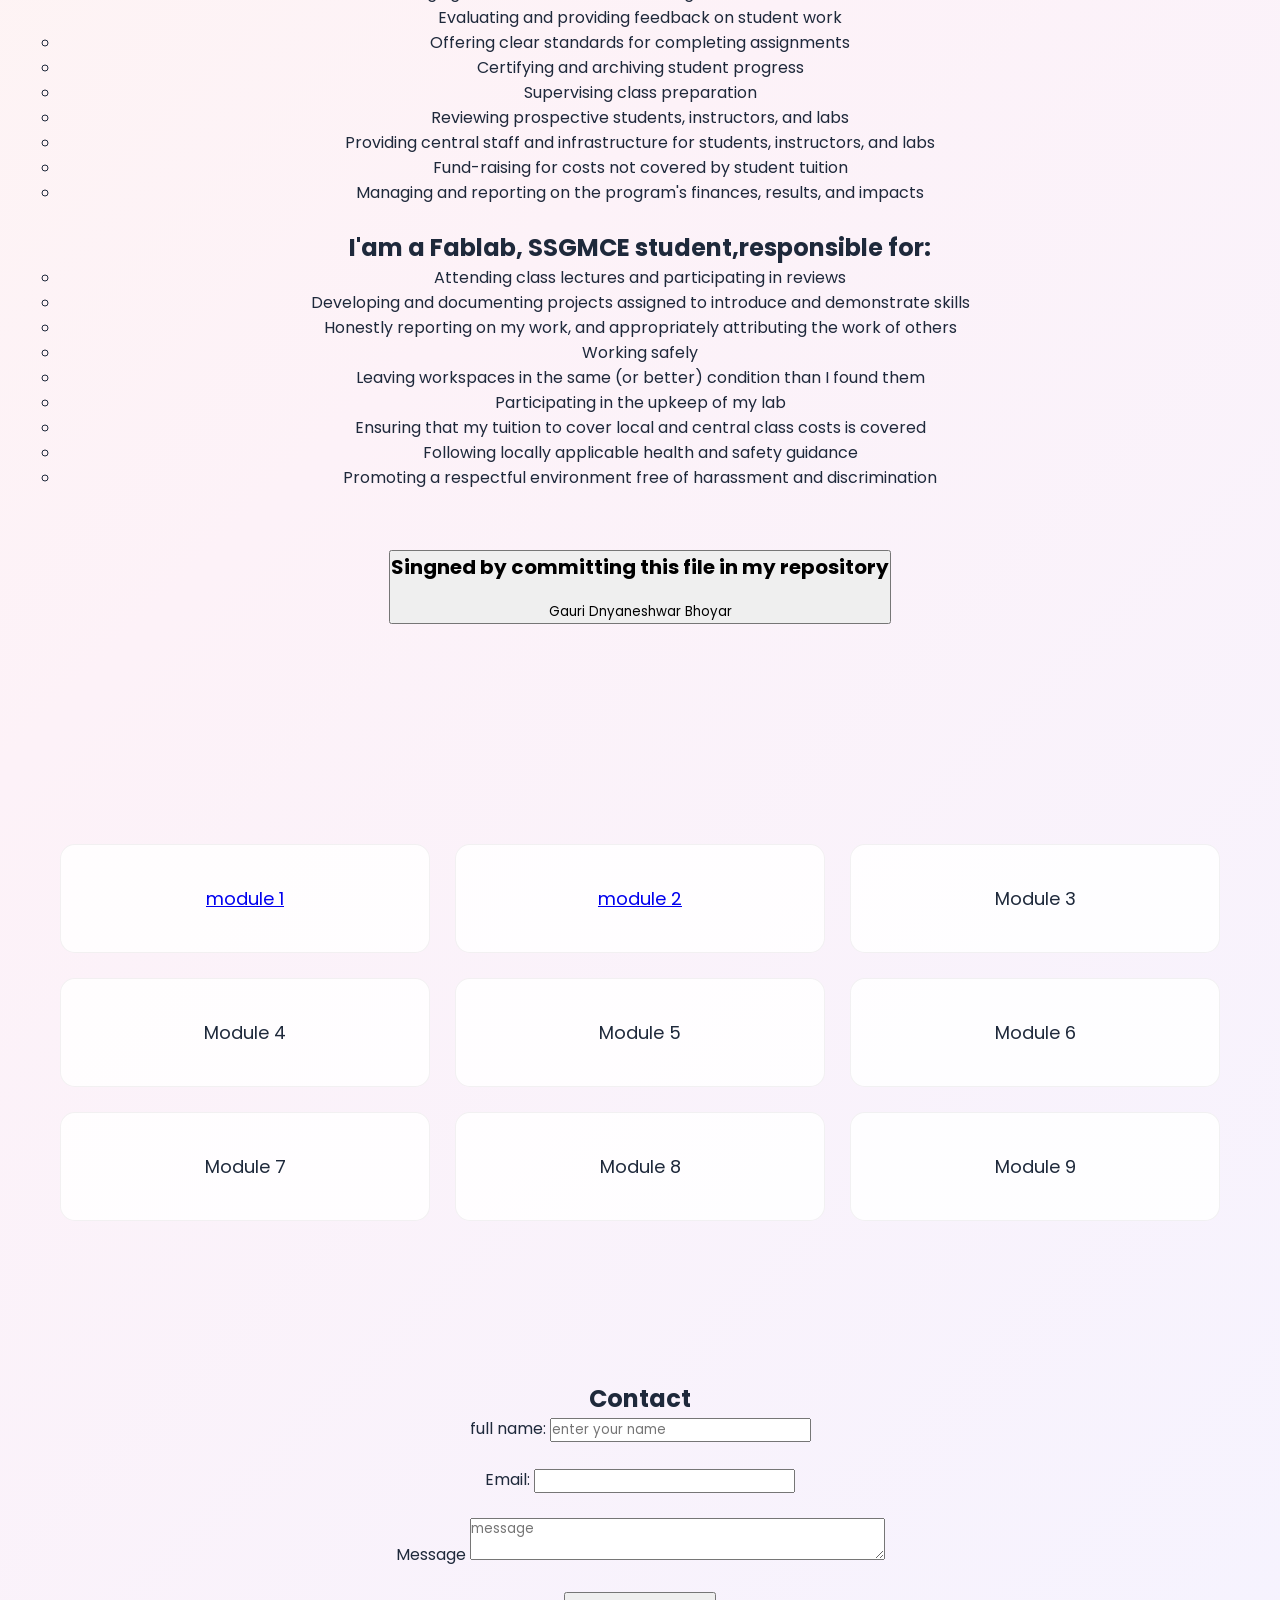
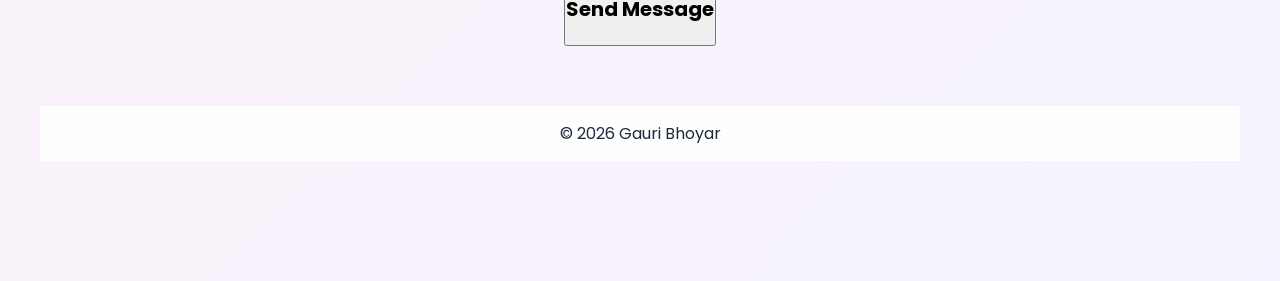
==== commit 5440fda5: "Update index.html" ====
--- a/index.html
+++ b/index.html
@@ -42,9 +42,10 @@
 <!-- About -->
 <section id="about">
     <h1><  About Me  ></h1>
-    <p>I'am electronics & telecommunication engineering student seeking opportunities to apply technical knowledge,improve practical 
-            skills and grow as a professional engineer. 
-            I create modern, responsive and user-friendly websites using HTML, CSS & JavaScript.
+                        <p>I'am electronics & telecommunication engineering student seeking opportunities to apply technical knowledge,improve practical 
+                        skills and grow as a professional engineer.I am a passionate and curious learner currently exploring the field of UI/UX design<br>
+                        and web development. I enjoy creating visually appealing and user-friendly designs, and I’m actively building my skills through hands-on practice and projects. 
+          
         
         </p>
 </section>
@@ -55,7 +56,7 @@
     <div class="box-container">
         <div class="box">HTML</div>
         <div class="box">CSS</div>
-        <div class="box">JavaScript</div>
+        <div class="box">basic of JavaScript</div>
         <div class="box">C++</div>
     </div>
 </section>
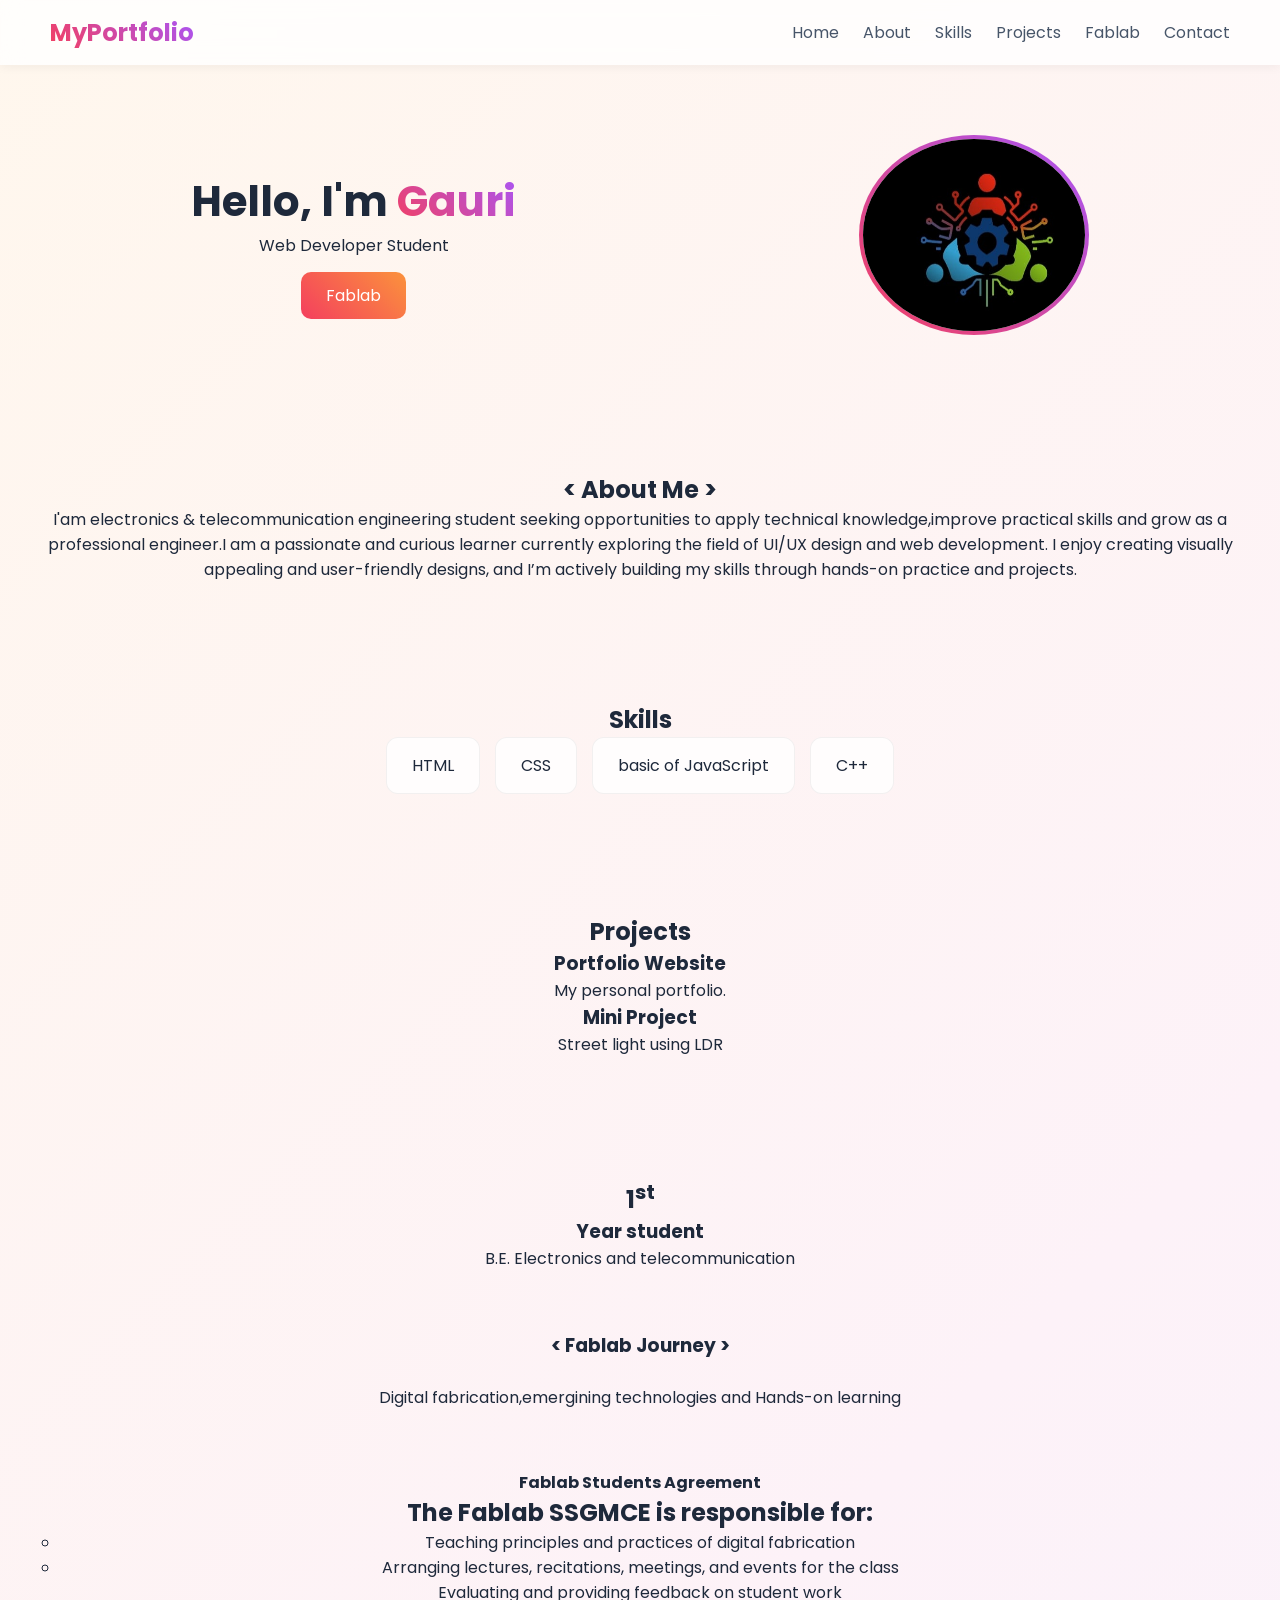
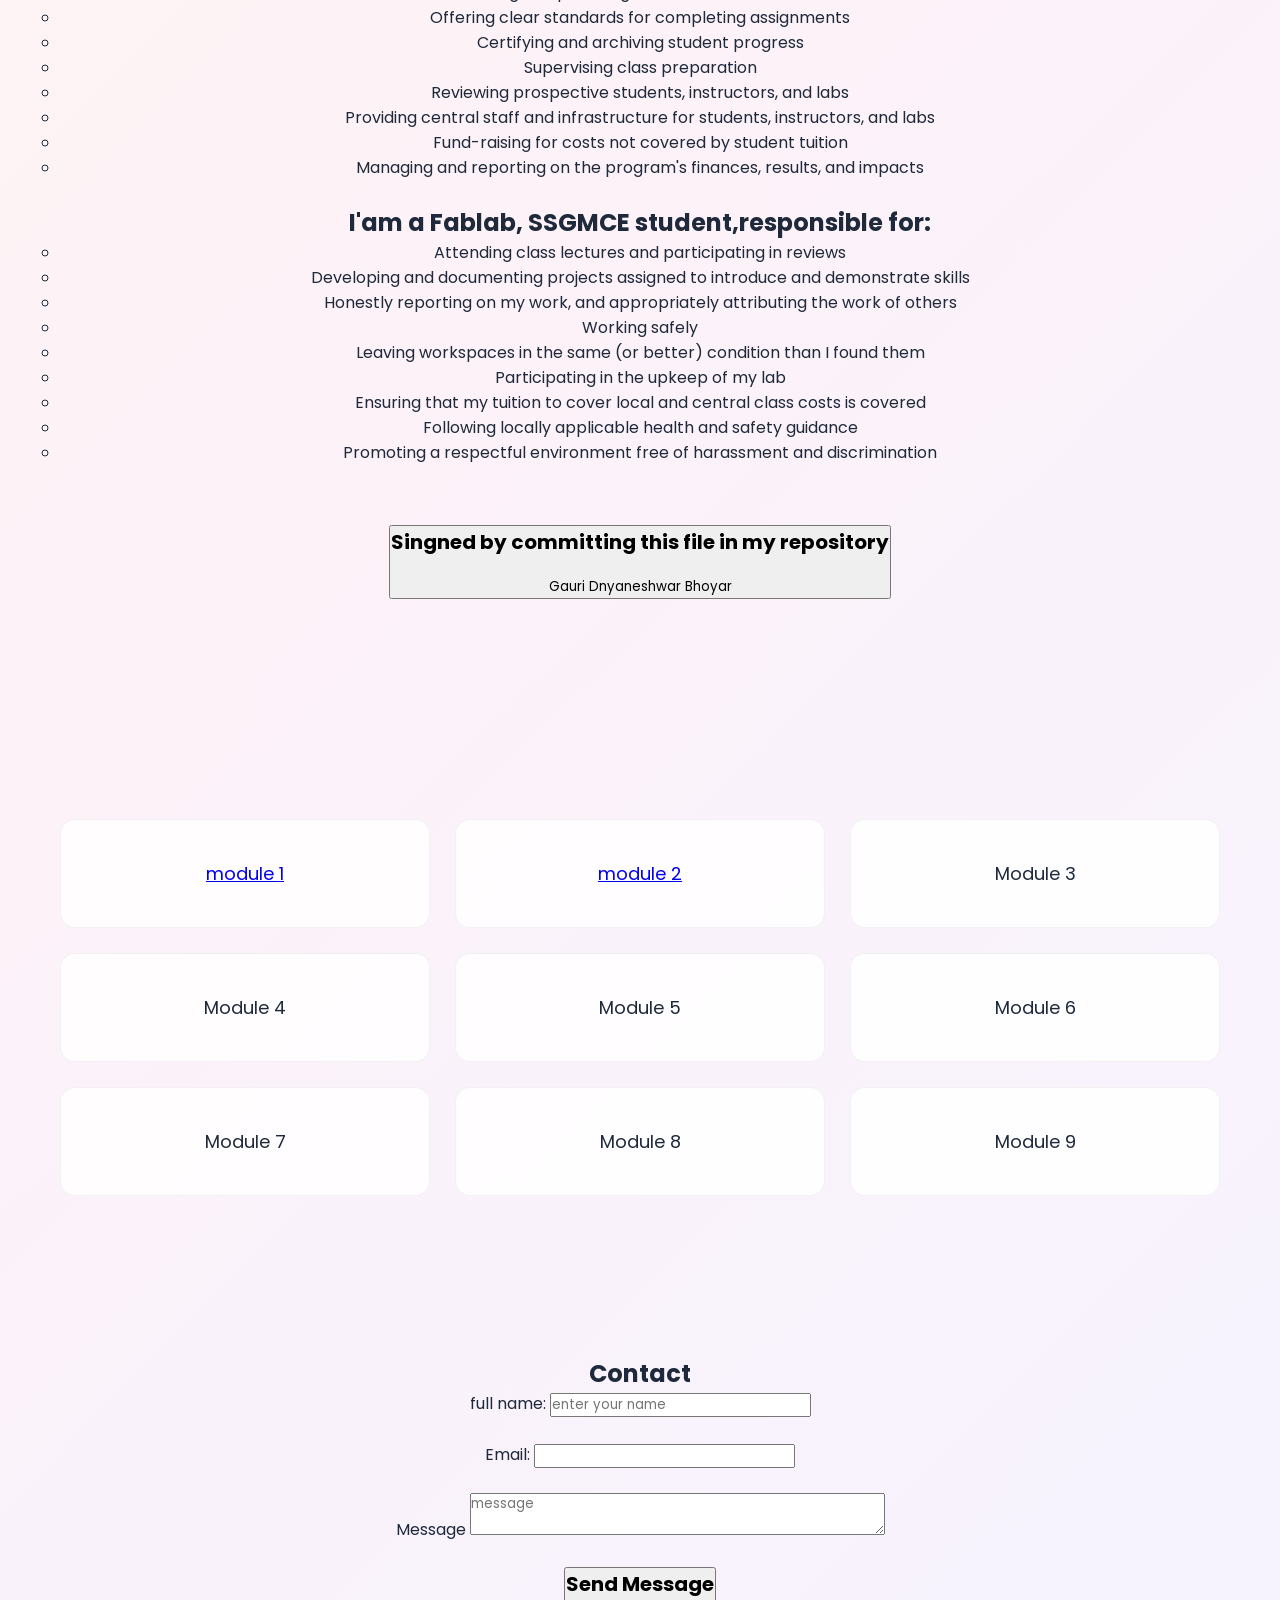
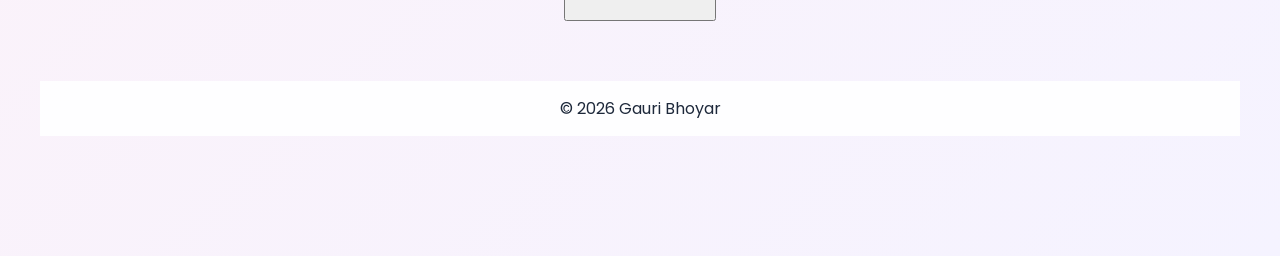
==== commit 0ca5ce71: "Update index.html" ====
--- a/index.html
+++ b/index.html
@@ -42,13 +42,10 @@
 <!-- About -->
 <section id="about">
     <h1><  About Me  ></h1>
-                        <p>I'am electronics & telecommunication engineering student seeking opportunities to apply technical knowledge,improve practical 
-                        skills and grow as a professional engineer.I am a passionate and curious learner currently exploring the field of UI/UX design<br>
+                        I'am electronics & telecommunication engineering student seeking opportunities to apply technical knowledge,improve practical 
+                        skills and grow as a professional engineer.I am a passionate and curious learner currently exploring the field of UI/UX design
                         and web development. I enjoy creating visually appealing and user-friendly designs, and I’m actively building my skills through hands-on practice and projects. 
-          
-        
-        </p>
-</section>
+          </section>
 
 <!-- Skills -->
 <section id="skills">
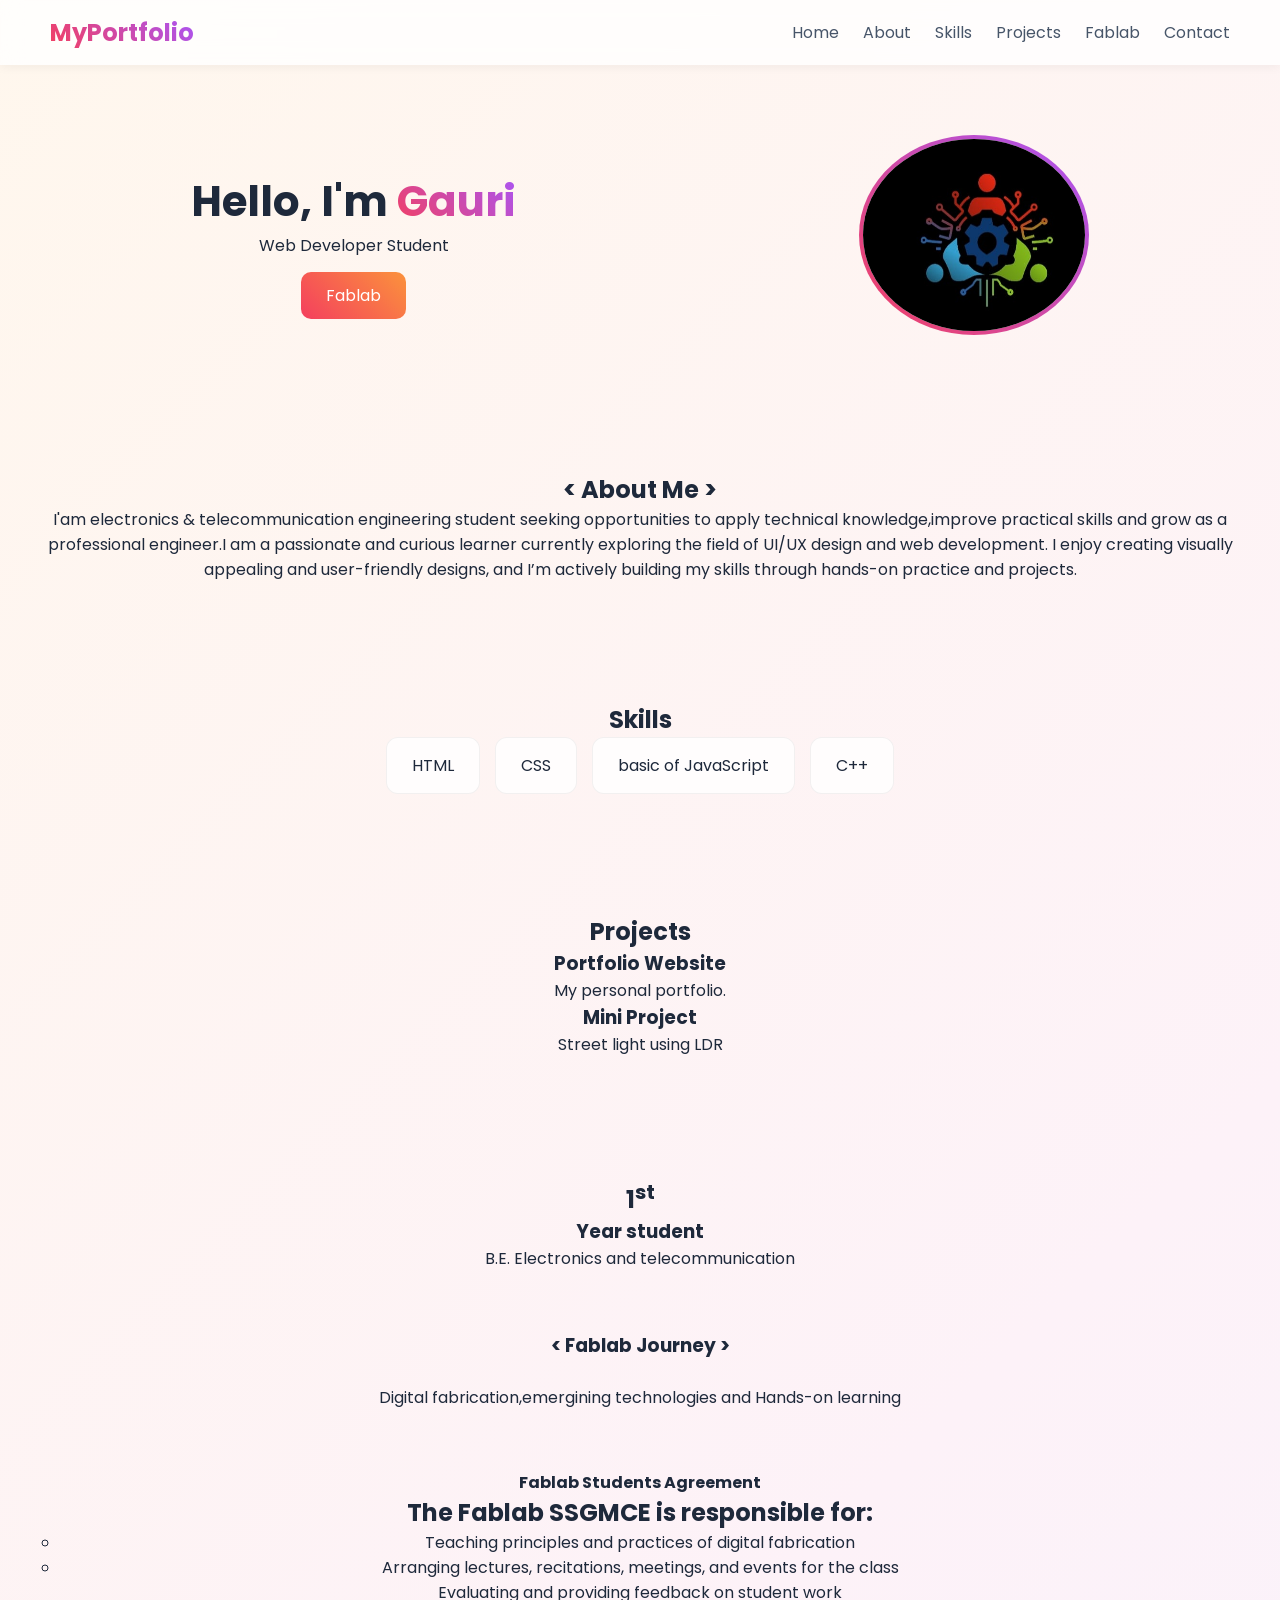
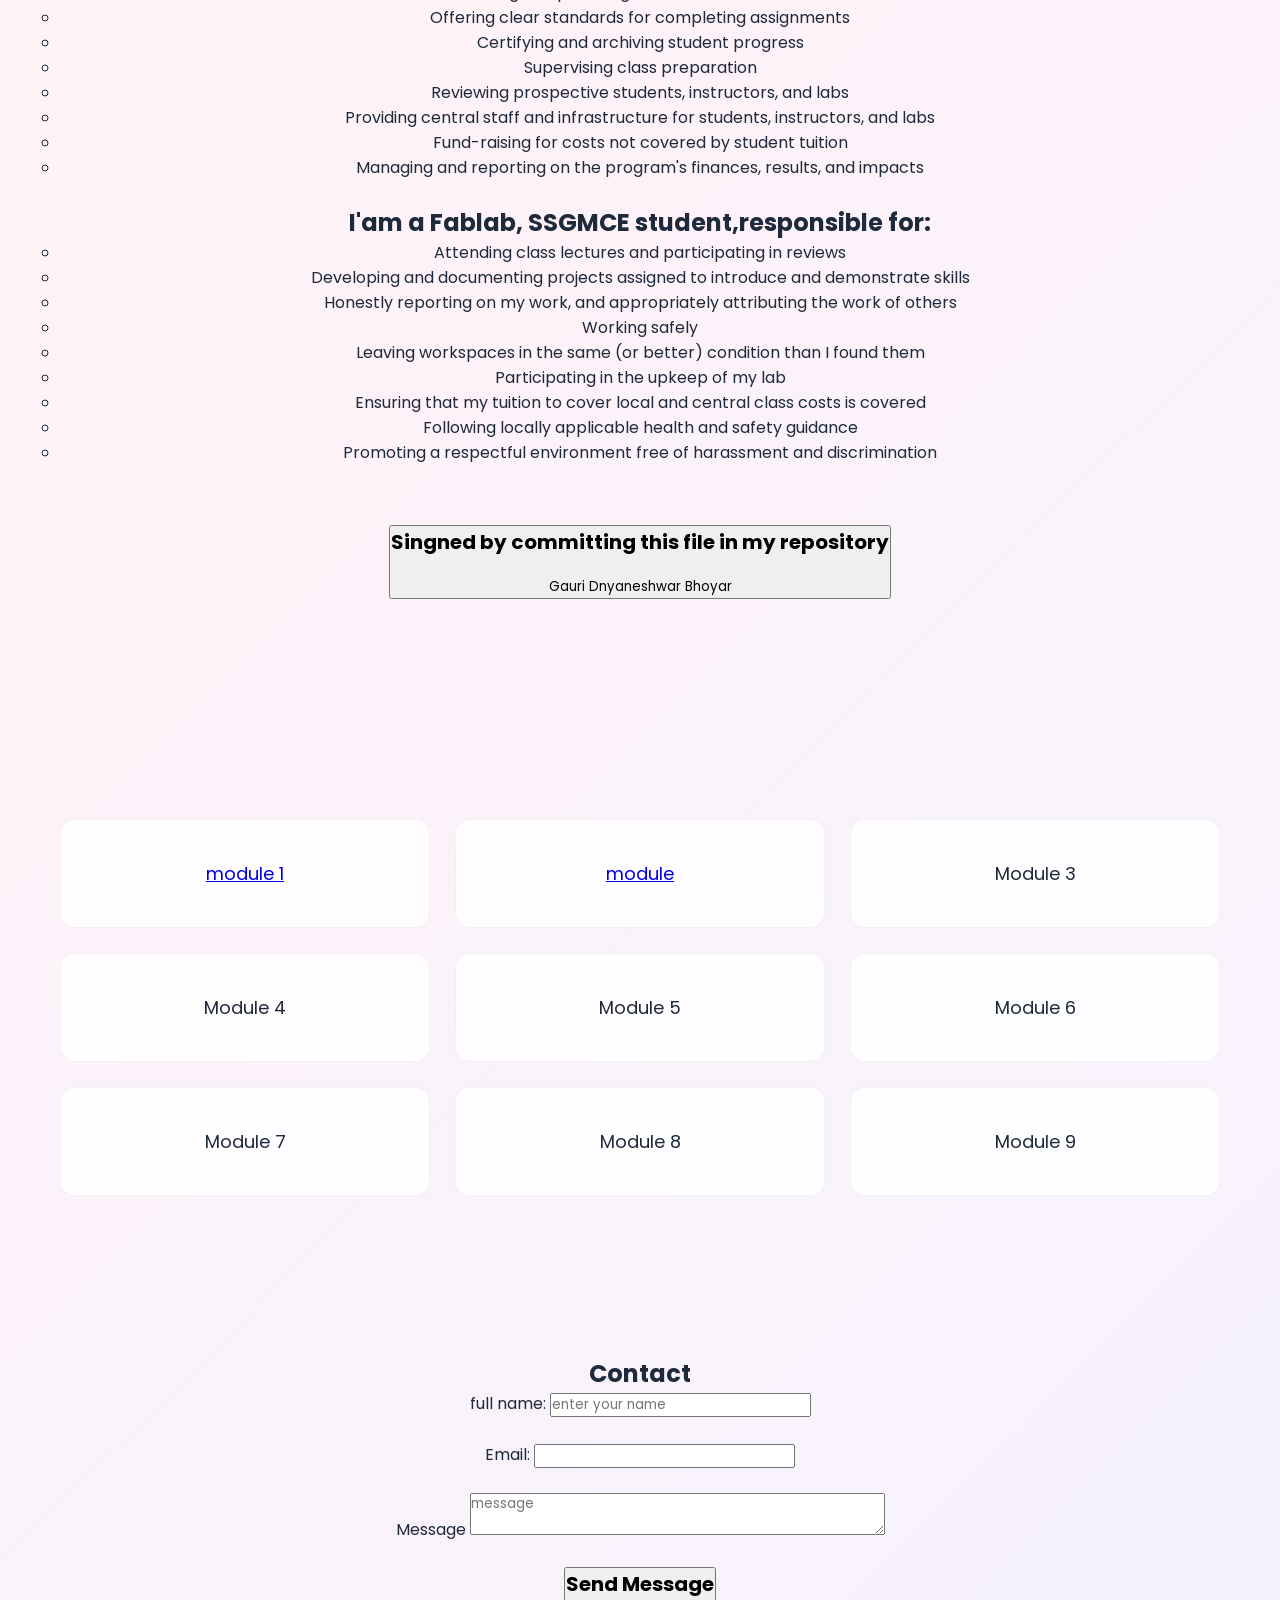
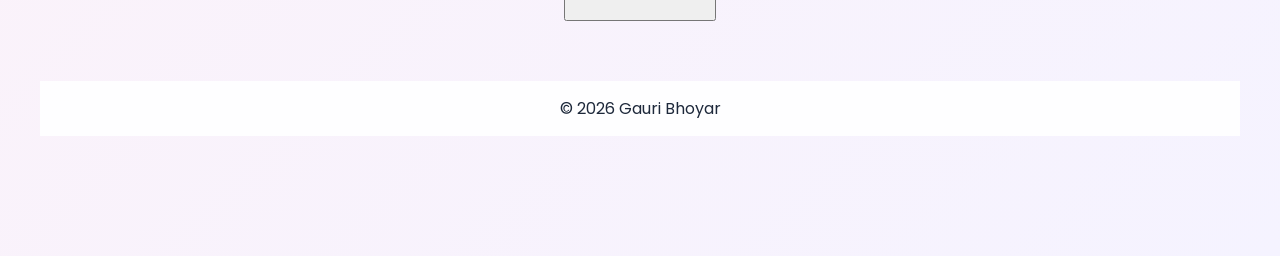
==== commit f5a1a7e5: "Update index.html" ====
--- a/index.html
+++ b/index.html
@@ -119,9 +119,8 @@
 
 <section class="container">
 
-        <div class="box"><a href="http://127.0.0.1:5500/p.html">module 1</a></div>
-        <div class="box"><a href="http://127.0.0.1:5500/web.html"> module 2
-        </img>
+        <div class="box"><a href=".\p.html">module 1</a></div>
+        <div class="box"><a href=".\web.html"> module 
         </a></div>
         <div class="box">Module 3</div>
 
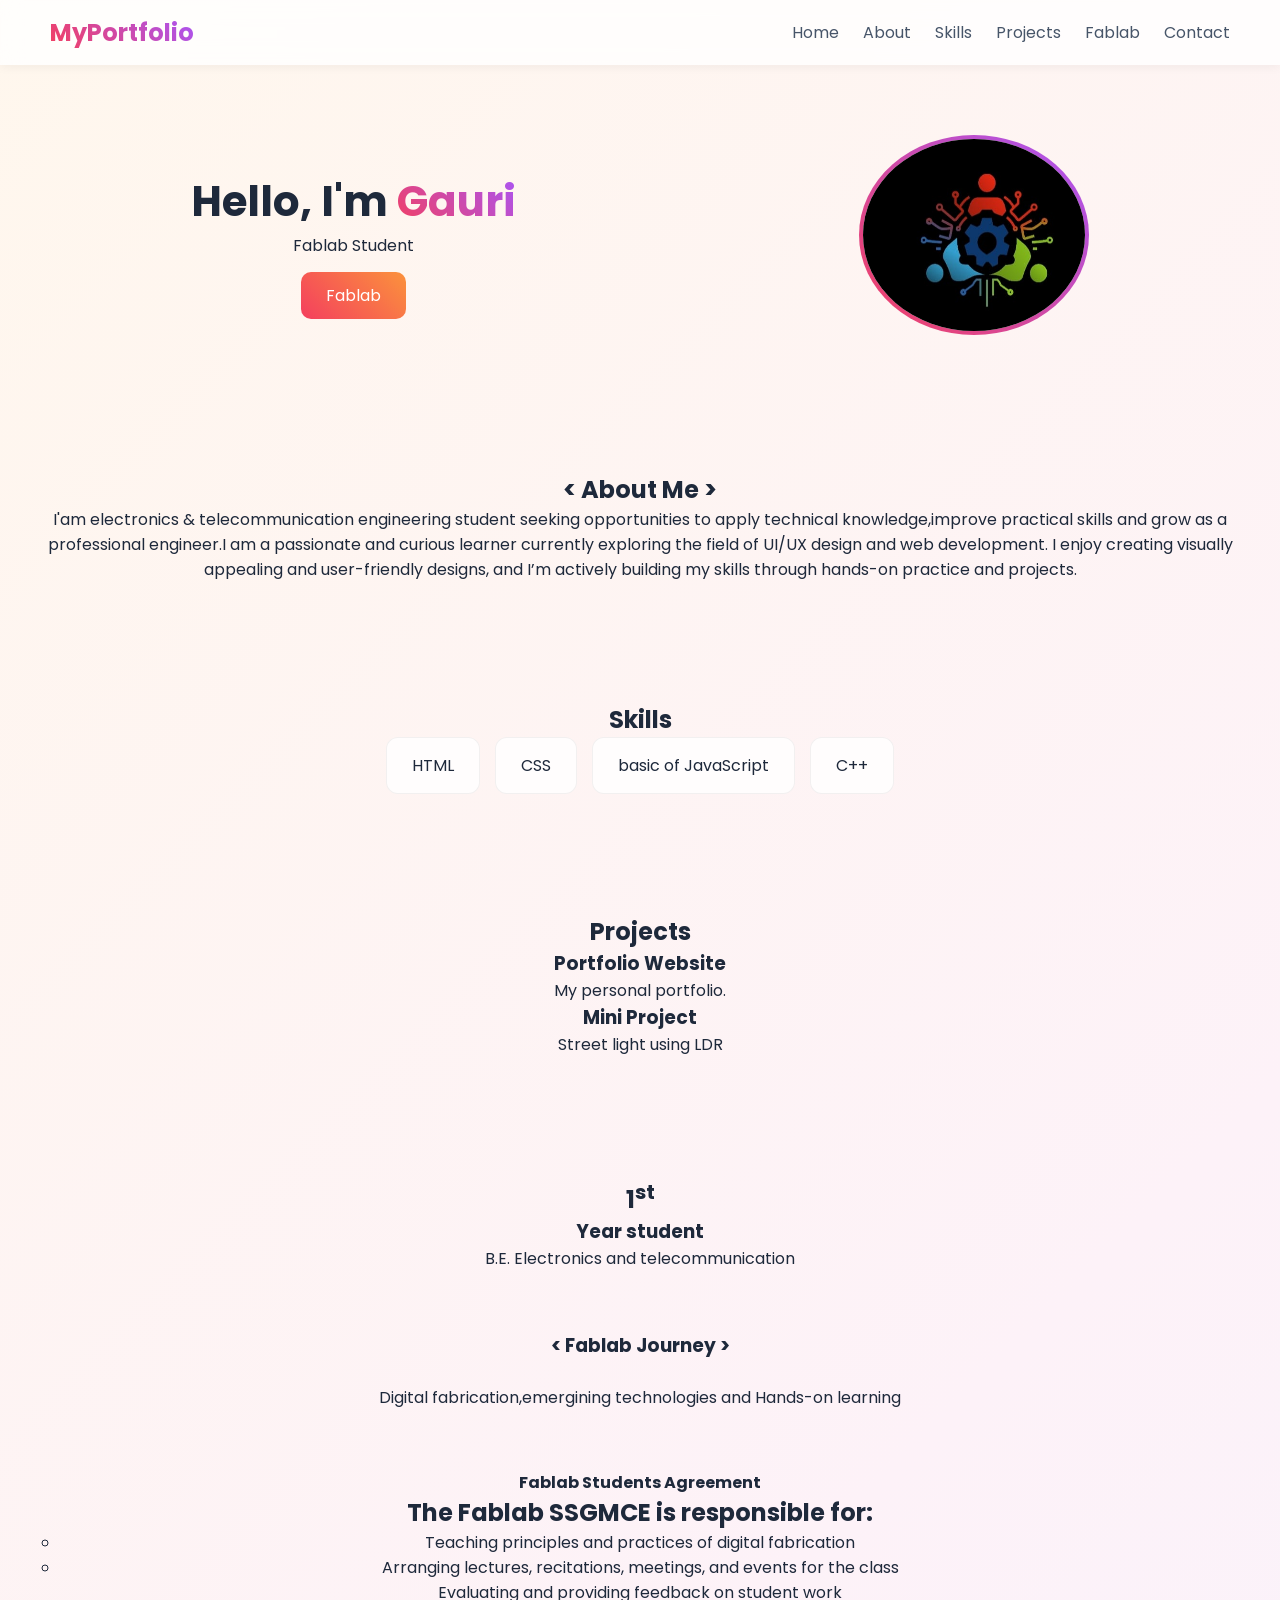
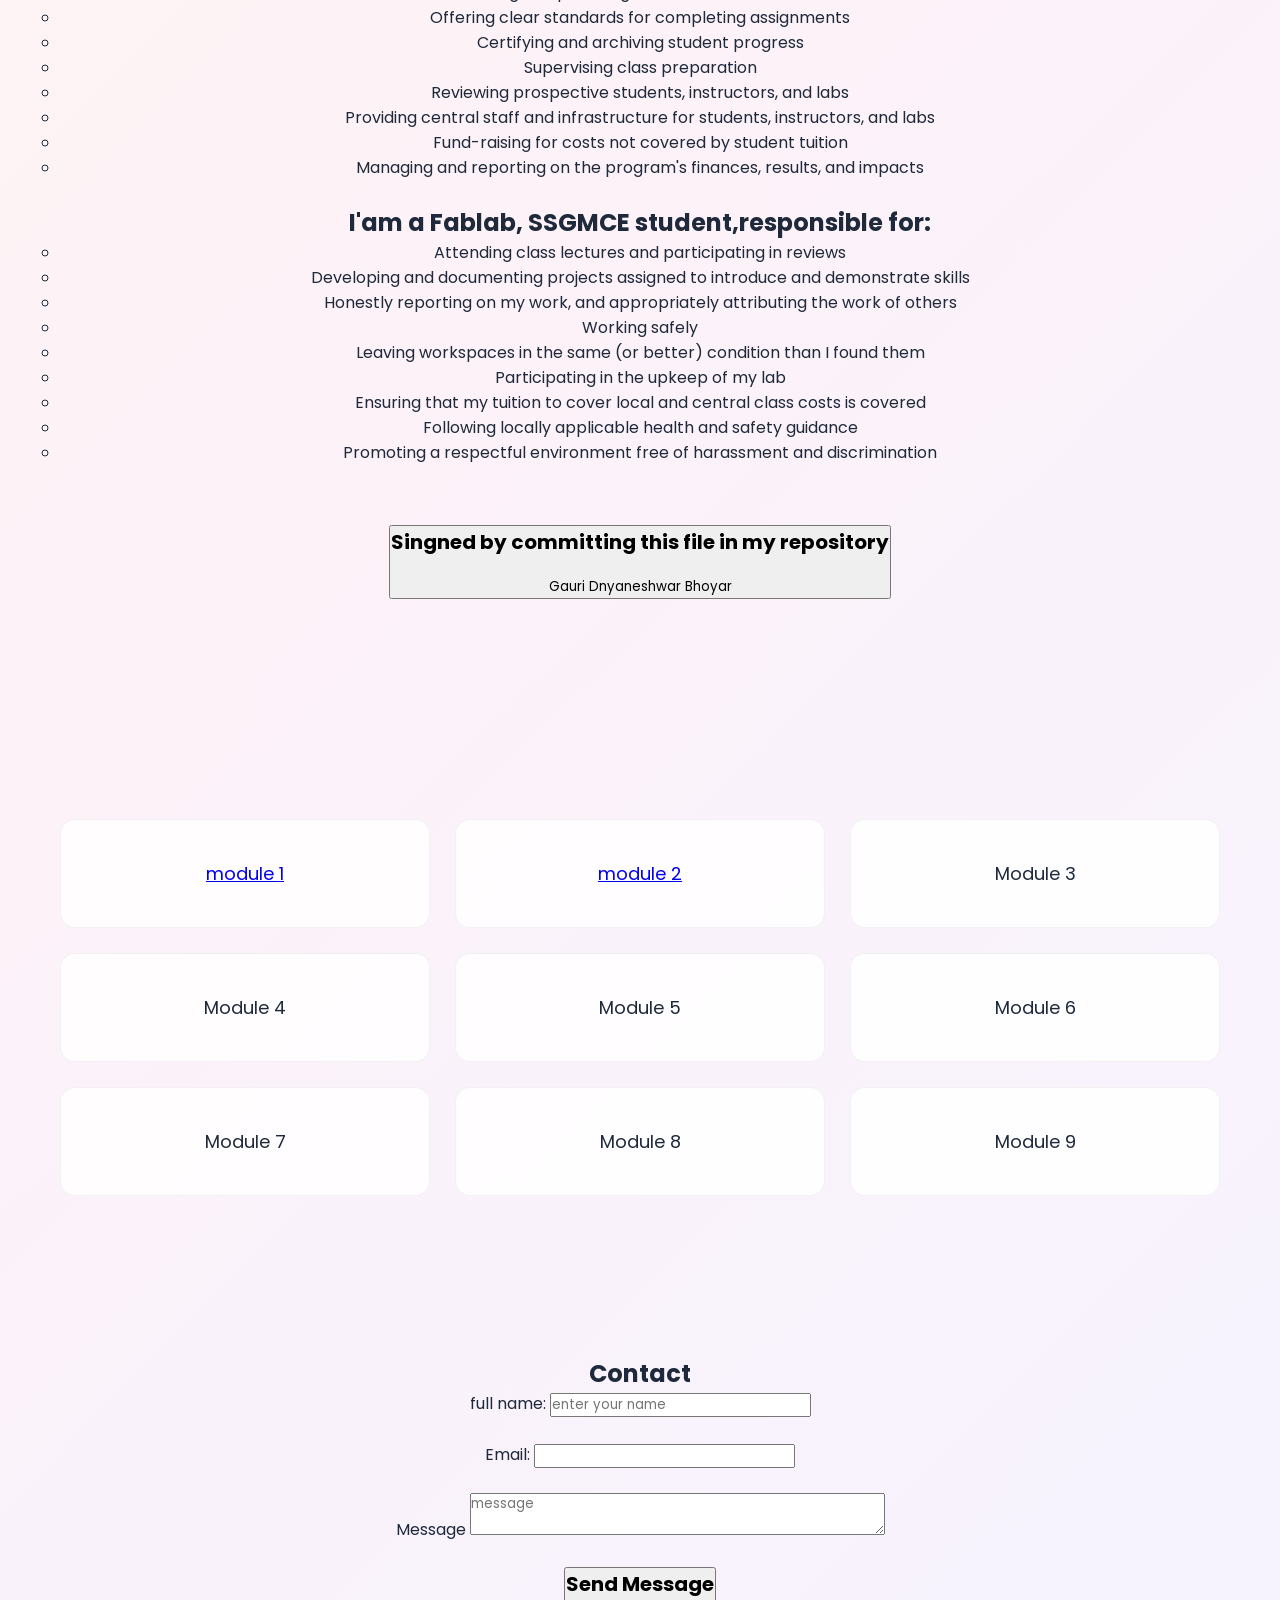
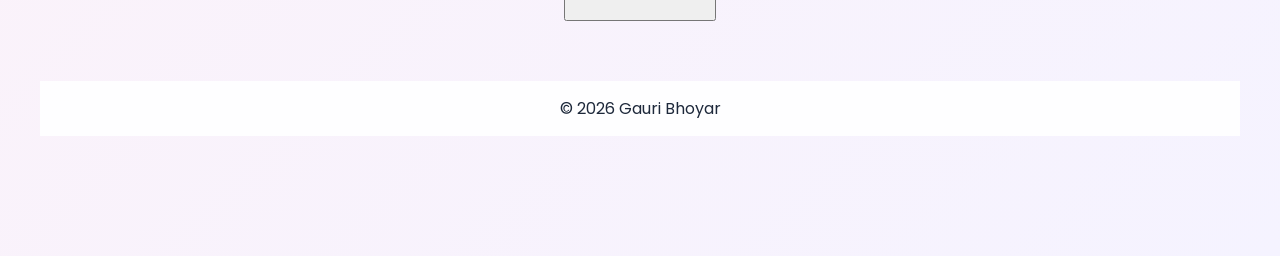
==== commit 99419829: "Update index.html" ====
--- a/index.html
+++ b/index.html
@@ -30,7 +30,7 @@
 <section id="home" class="hero">
     <div class="hero-text">
         <h1>Hello, I'm <span>Gauri</span></h1>
-        <p>Web Developer Student</p><br>
+        <p>Fablab Student</p><br>
         <a href="container" class="btn">Fablab</a>
     </div>
 
@@ -120,7 +120,7 @@
 <section class="container">
 
         <div class="box"><a href=".\p.html">module 1</a></div>
-        <div class="box"><a href=".\web.html"> module 
+        <div class="box"><a href=".\web.html"> module 2
         </a></div>
         <div class="box">Module 3</div>
 
